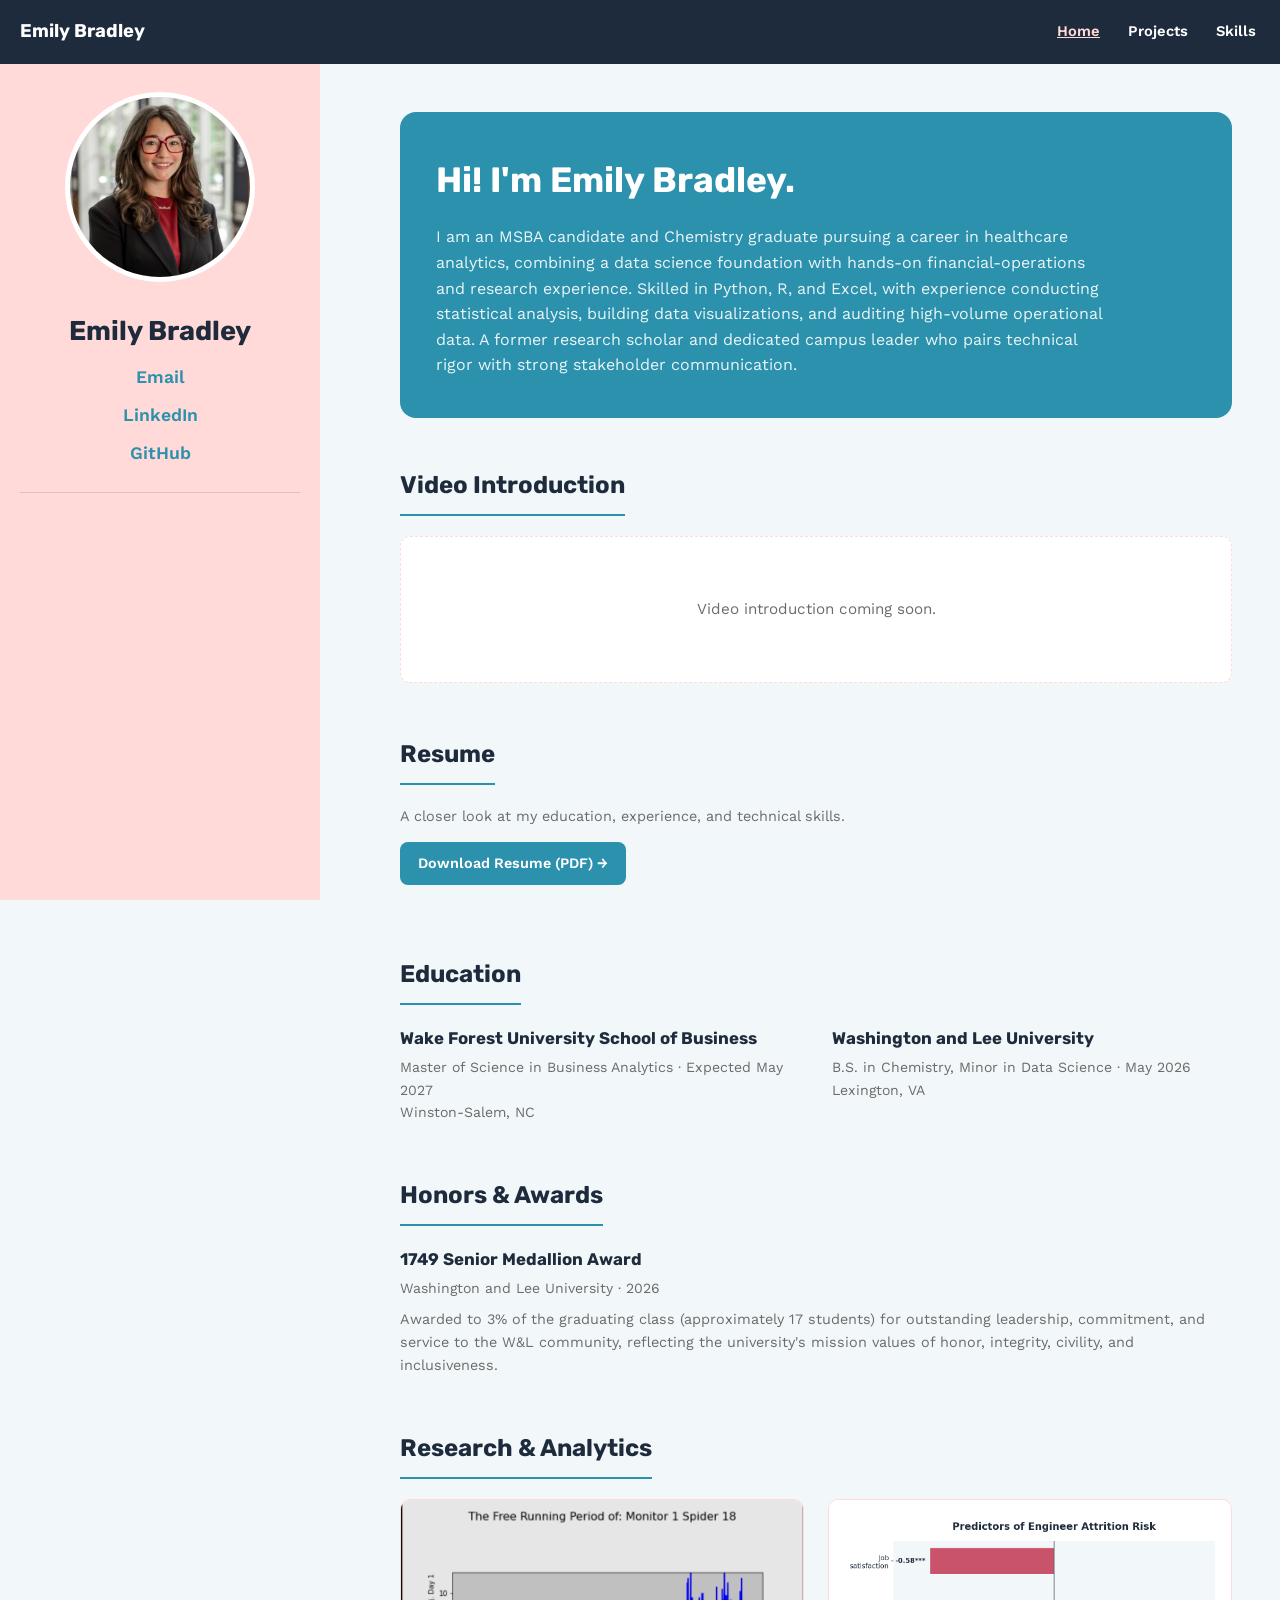
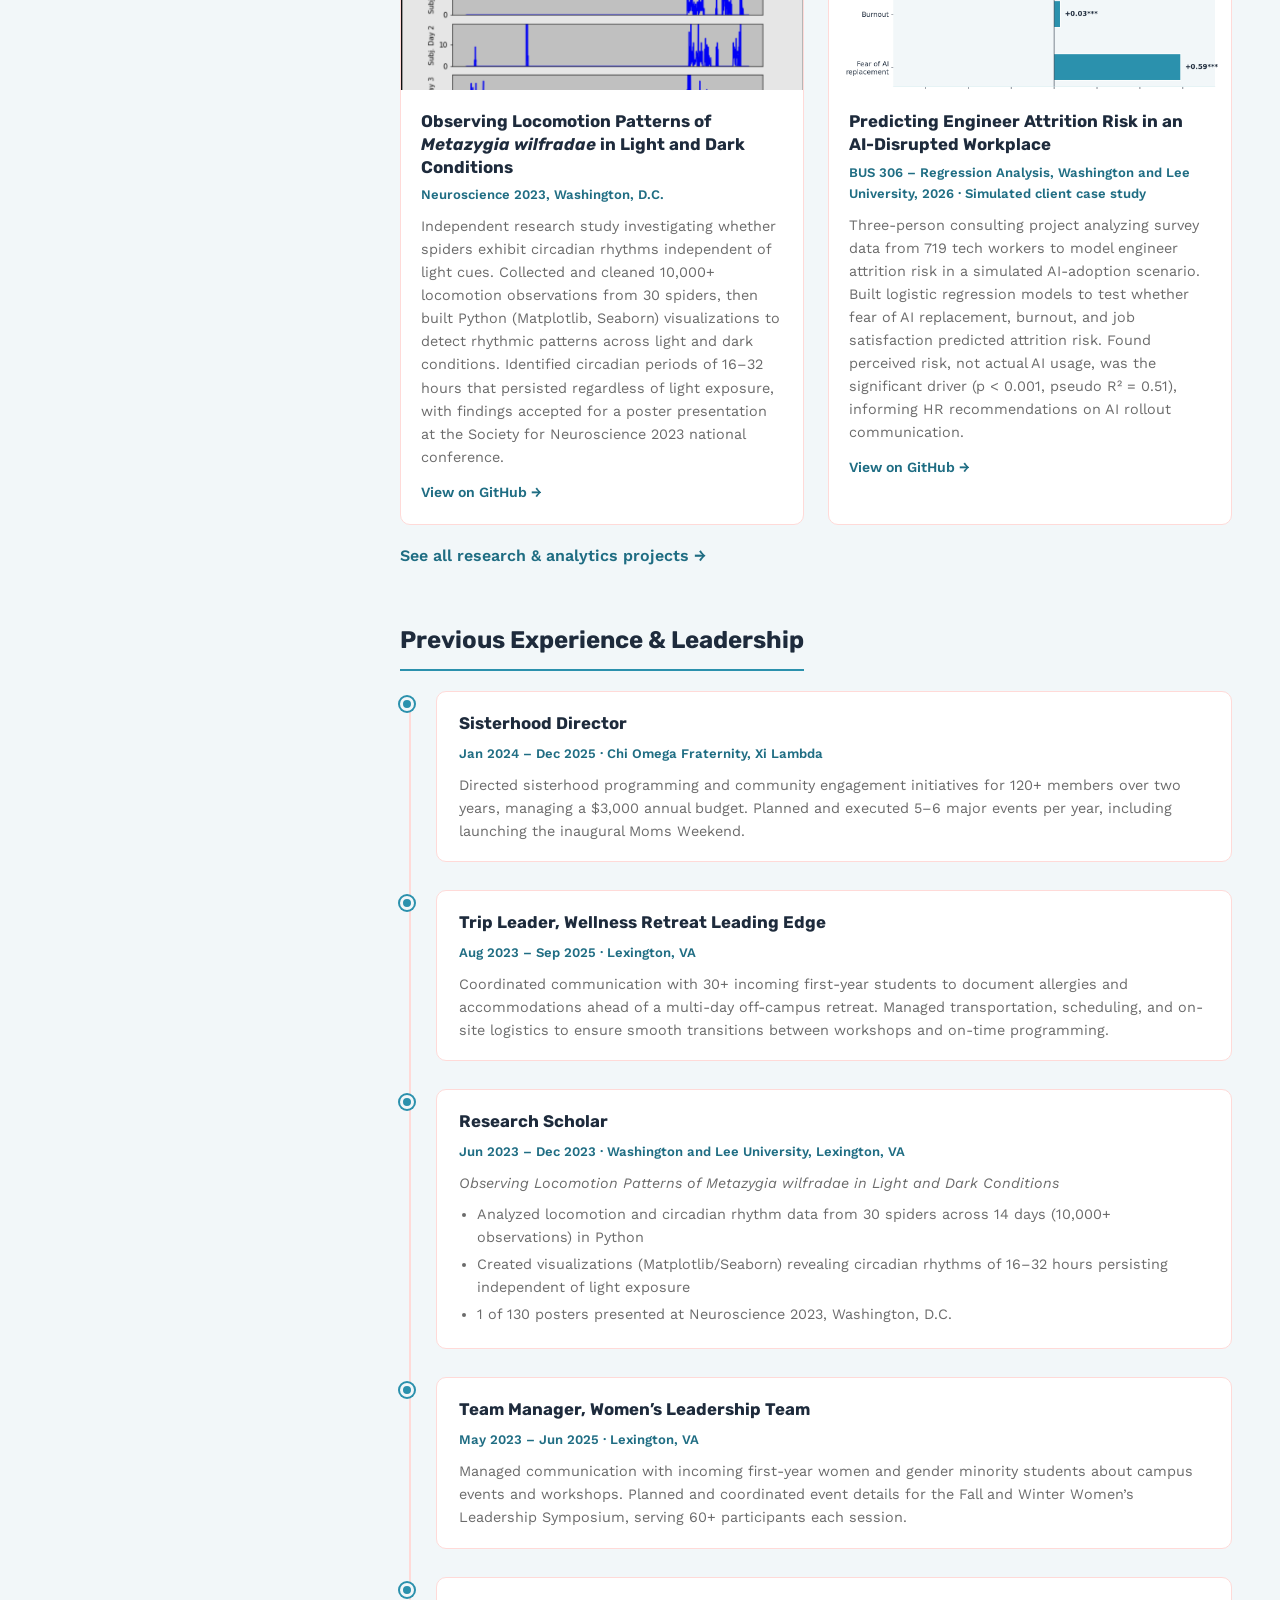
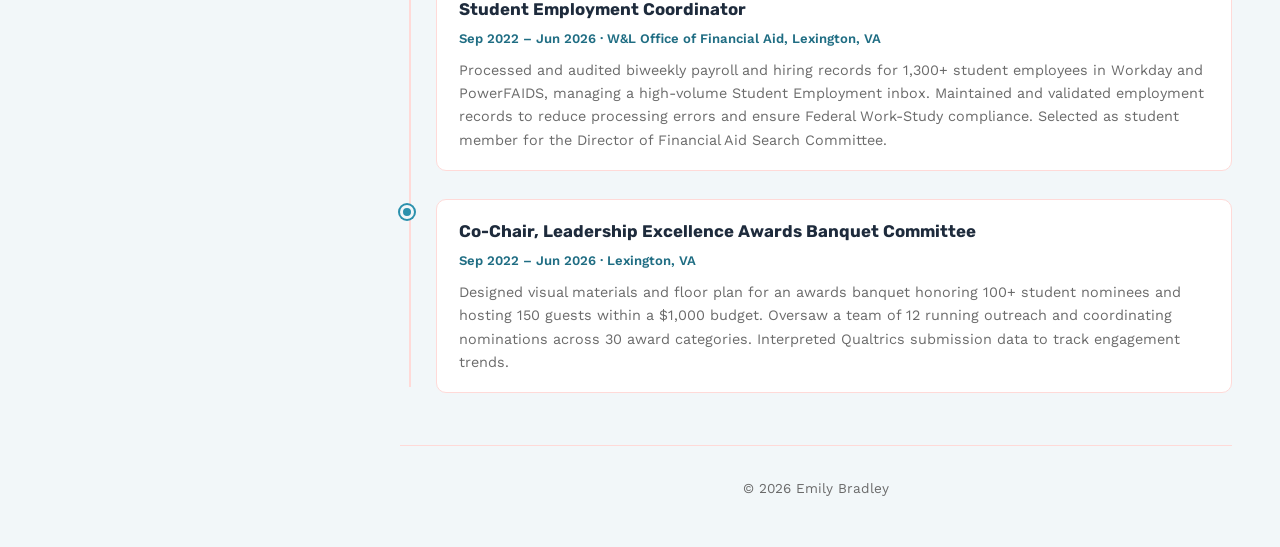
==== index.html @ a3ec5a93 "Add files via upload" ====
<!DOCTYPE html>
<html lang="en">
<head>
<meta charset="UTF-8">
<meta name="viewport" content="width=device-width, initial-scale=1.0">
<title>Emily Bradley | Healthcare Analyst</title>
<meta name="description" content="I am an MSBA candidate pursuing a career in healthcare analytics, with experience in statistical analysis, data visualization, and financial operations.">
<link rel="preconnect" href="https://fonts.googleapis.com">
<link rel="preconnect" href="https://fonts.gstatic.com" crossorigin>
<link href="https://fonts.googleapis.com/css2?family=Work+Sans:wght@300;400;600;700&family=Rubik:wght@600;700&display=swap" rel="stylesheet">
<link rel="stylesheet" href="style.css?v=2">
</head>
<body>

<header class="topnav">
  <div class="topnav-inner">
    <a href="index.html" class="topnav-brand">Emily Bradley</a>
    <nav class="topnav-links">
      <a href="index.html" class="active">Home</a>
      <a href="projects.html">Projects</a>
      <a href="skills.html">Skills</a>
    </nav>
  </div>
</header>

<div class="page">

  <aside class="sidebar">
    <div class="author-box">
      <img src="headshot.jpg" alt="Emily Bradley" class="author-photo" id="headshot">
      <h2 class="author-name">Emily Bradley</h2>
      <ul class="author-social">
        <li><a href="mailto:brade26@wfu.edu">Email</a></li>
        <li><a href="https://linkedin.com/in/emilybradley03" target="_blank" rel="noopener">LinkedIn</a></li>
        <li><a href="https://github.com/embrad03" target="_blank" rel="noopener">GitHub</a></li>
      </ul>
    </div>
  </aside>

  <main class="main">

    <section class="intro">
      <h1>Hi! I'm Emily Bradley.</h1>
      <p>I am an MSBA candidate and Chemistry graduate pursuing a career in healthcare analytics, combining a data science foundation with hands-on financial-operations and research experience. Skilled in Python, R, and Excel, with experience conducting statistical analysis, building data visualizations, and auditing high-volume operational data. A former research scholar and dedicated campus leader who pairs technical rigor with strong stakeholder communication.</p>
    </section>

    <section id="video" class="archive-section">
      <h2 class="archive-heading">Video Introduction</h2>
      <div class="video-placeholder">
        <p>Video introduction coming soon.</p>
      </div>
    </section>

    <section id="resume" class="archive-section">
      <h2 class="archive-heading">Resume</h2>
      <p class="resume-intro">A closer look at my education, experience, and technical skills.</p>
      <a class="resume-download" href="resume.pdf" target="_blank" rel="noopener">Download Resume (PDF) &rarr;</a>
    </section>

    <section id="education" class="archive-section">
      <h2 class="archive-heading">Education</h2>
      <div class="education">
        <div class="edu-item">
          <h3>Wake Forest University School of Business</h3>
          <p class="edu-meta">Master of Science in Business Analytics &middot; Expected May 2027</p>
          <p class="edu-meta">Winston-Salem, NC</p>
        </div>
        <div class="edu-item">
          <h3>Washington and Lee University</h3>
          <p class="edu-meta">B.S. in Chemistry, Minor in Data Science &middot; May 2026</p>
          <p class="edu-meta">Lexington, VA</p>
        </div>
      </div>
    </section>

    <section id="honors" class="archive-section">
      <h2 class="archive-heading">Honors &amp; Awards</h2>
      <div class="edu-item">
        <h3>1749 Senior Medallion Award</h3>
        <p class="edu-meta">Washington and Lee University &middot; 2026</p>
        <p class="card-excerpt" style="margin-top: 8px;">Awarded to 3% of the graduating class (approximately 17 students) for outstanding leadership, commitment, and service to the W&amp;L community, reflecting the university's mission values of honor, integrity, civility, and inclusiveness.</p>
      </div>
    </section>

    <section id="projects" class="archive-section">
      <h2 class="archive-heading">Research &amp; Analytics</h2>
      <div class="entries-grid">
        <article class="card">
          <img src="spider_raster.png" alt="Raster plot of spider locomotor activity showing the free-running circadian period" class="card-image">
          <div class="card-body">
            <h3>Observing Locomotion Patterns of <em>Metazygia wilfradae</em> in Light and Dark Conditions</h3>
            <p class="card-date">Neuroscience 2023, Washington, D.C.</p>
            <p class="card-excerpt">Independent research study investigating whether spiders exhibit circadian rhythms independent of light cues. Collected and cleaned 10,000+ locomotion observations from 30 spiders, then built Python (Matplotlib, Seaborn) visualizations to detect rhythmic patterns across light and dark conditions. Identified circadian periods of 16&ndash;32 hours that persisted regardless of light exposure, with findings accepted for a poster presentation at the Society for Neuroscience 2023 national conference.</p>
            <p class="card-link"><a href="https://github.com/embrad03/spider-circadian-rhythm-project/tree/main" target="_blank" rel="noopener">View on GitHub &rarr;</a></p>
          </div>
        </article>
        <article class="card">
          <img src="ai_attrition_coefficients.png" alt="Bar chart of logistic regression marginal effects showing fear of AI replacement, burnout, and job satisfaction as significant predictors of attrition risk" class="card-image">
          <div class="card-body">
            <h3>Predicting Engineer Attrition Risk in an AI-Disrupted Workplace</h3>
            <p class="card-date">BUS 306 &ndash; Regression Analysis, Washington and Lee University, 2026 &middot; Simulated client case study</p>
            <p class="card-excerpt">Three-person consulting project analyzing survey data from 719 tech workers to model engineer attrition risk in a simulated AI-adoption scenario. Built logistic regression models to test whether fear of AI replacement, burnout, and job satisfaction predicted attrition risk. Found perceived risk, not actual AI usage, was the significant driver (p &lt; 0.001, pseudo R&sup2; = 0.51), informing HR recommendations on AI rollout communication.</p>
            <p class="card-link"><a href="https://github.com/embrad03/ai-attrition-risk-analysis" target="_blank" rel="noopener">View on GitHub &rarr;</a></p>
          </div>
        </article>
      </div>
      <p class="see-more"><a href="projects.html">See all research &amp; analytics projects &rarr;</a></p>
    </section>

    <section id="experience" class="archive-section">
      <h2 class="archive-heading">Previous Experience &amp; Leadership</h2>
      <div class="timeline">
        <div class="timeline-item">
          <div class="timeline-marker"></div>
          <div class="timeline-content">
            <h3>Sisterhood Director</h3>
            <p class="timeline-date">Jan 2024 &ndash; Dec 2025 &middot; Chi Omega Fraternity, Xi Lambda</p>
            <p class="timeline-excerpt">Directed sisterhood programming and community engagement initiatives for 120+ members over two years, managing a $3,000 annual budget. Planned and executed 5&ndash;6 major events per year, including launching the inaugural Moms Weekend.</p>
          </div>
        </div>
        <div class="timeline-item">
          <div class="timeline-marker"></div>
          <div class="timeline-content">
            <h3>Trip Leader, Wellness Retreat Leading Edge</h3>
            <p class="timeline-date">Aug 2023 &ndash; Sep 2025 &middot; Lexington, VA</p>
            <p class="timeline-excerpt">Coordinated communication with 30+ incoming first-year students to document allergies and accommodations ahead of a multi-day off-campus retreat. Managed transportation, scheduling, and on-site logistics to ensure smooth transitions between workshops and on-time programming.</p>
          </div>
        </div>
        <div class="timeline-item">
          <div class="timeline-marker"></div>
          <div class="timeline-content">
            <h3>Research Scholar</h3>
            <p class="timeline-date">Jun 2023 &ndash; Dec 2023 &middot; Washington and Lee University, Lexington, VA</p>
            <p class="timeline-excerpt"><em>Observing Locomotion Patterns of Metazygia wilfradae in Light and Dark Conditions</em></p>
            <ul class="timeline-list">
              <li>Analyzed locomotion and circadian rhythm data from 30 spiders across 14 days (10,000+ observations) in Python</li>
              <li>Created visualizations (Matplotlib/Seaborn) revealing circadian rhythms of 16&ndash;32 hours persisting independent of light exposure</li>
              <li>1 of 130 posters presented at Neuroscience 2023, Washington, D.C.</li>
            </ul>
          </div>
        </div>
        <div class="timeline-item">
          <div class="timeline-marker"></div>
          <div class="timeline-content">
            <h3>Team Manager, Women&rsquo;s Leadership Team</h3>
            <p class="timeline-date">May 2023 &ndash; Jun 2025 &middot; Lexington, VA</p>
            <p class="timeline-excerpt">Managed communication with incoming first-year women and gender minority students about campus events and workshops. Planned and coordinated event details for the Fall and Winter Women&rsquo;s Leadership Symposium, serving 60+ participants each session.</p>
          </div>
        </div>
        <div class="timeline-item">
          <div class="timeline-marker"></div>
          <div class="timeline-content">
            <h3>Student Employment Coordinator</h3>
            <p class="timeline-date">Sep 2022 &ndash; Jun 2026 &middot; W&amp;L Office of Financial Aid, Lexington, VA</p>
            <p class="timeline-excerpt">Processed and audited biweekly payroll and hiring records for 1,300+ student employees in Workday and PowerFAIDS, managing a high-volume Student Employment inbox. Maintained and validated employment records to reduce processing errors and ensure Federal Work-Study compliance. Selected as student member for the Director of Financial Aid Search Committee.</p>
          </div>
        </div>
        <div class="timeline-item">
          <div class="timeline-marker"></div>
          <div class="timeline-content">
            <h3>Co-Chair, Leadership Excellence Awards Banquet Committee</h3>
            <p class="timeline-date">Sep 2022 &ndash; Jun 2026 &middot; Lexington, VA</p>
            <p class="timeline-excerpt">Designed visual materials and floor plan for an awards banquet honoring 100+ student nominees and hosting 150 guests within a $1,000 budget. Oversaw a team of 12 running outreach and coordinating nominations across 30 award categories. Interpreted Qualtrics submission data to track engagement trends.</p>
          </div>
        </div>
      </div>
    </section>

    <footer class="footer">
      <p>&copy; 2026 Emily Bradley</p>
    </footer>

  </main>

</div>

</body>
</html>
---- style.css ----
:root {
  --navy: #1e2b3c;
  --teal: #2b91ad;
  --teal-dark: #1f6d83;
  --pink: #ffdad8;
  --periwinkle: #d3ddea;
  --cream: #f2f7f9;
  --gray: #cdecef;
  --text: #2b2b2b;
  --muted: #6b6b6b;
  --border: #ffdad8;
  --topnav-h: 64px;
  --sidebar-w: 320px;
}

* { box-sizing: border-box; margin: 0; padding: 0; }

body {
  font-family: 'Work Sans', sans-serif;
  color: var(--text);
  background: var(--cream);
  line-height: 1.6;
}

h1, h2, h3, h4 { font-family: 'Rubik', sans-serif; color: var(--navy); }
a { color: var(--teal); text-decoration: none; }
a:hover { color: var(--teal-dark); }

/* Top banner nav */
.topnav {
  background: var(--navy);
  position: sticky;
  top: 0;
  z-index: 50;
}
.topnav-inner {
  width: 100%;
  height: var(--topnav-h);
  padding: 0 24px 0 20px;
  display: flex;
  align-items: center;
  justify-content: space-between;
  flex-wrap: wrap;
  gap: 12px;
}
.topnav-brand { color: #fff; font-family: 'Rubik', sans-serif; font-weight: 700; font-size: 1.15rem; }
.topnav-brand:hover { color: var(--pink); }
.topnav-links { display: flex; gap: 28px; }
.topnav-links a { color: #fff; font-weight: 600; font-size: 0.92rem; }
.topnav-links a:hover { color: var(--pink); }
.topnav-links a.active { color: var(--pink); text-decoration: underline; }

.page {
  max-width: 1600px;
  margin: 0 auto;
  padding: 48px 48px;
  padding-left: calc(var(--sidebar-w) + 56px + 24px);
}

/* Sidebar */
.sidebar {
  position: fixed;
  top: var(--topnav-h);
  left: 0;
  bottom: 0;
  width: var(--sidebar-w);
  overflow-y: auto;
  background: var(--pink);
  border-radius: 0;
  padding: 28px 20px;
  z-index: 40;
}
.author-box {
  text-align: center;
  padding-bottom: 24px;
  border-bottom: 1px solid rgba(30, 43, 60, 0.15);
  margin-bottom: 20px;
}
.author-photo {
  width: 190px;
  height: 190px;
  border-radius: 50%;
  object-fit: cover;
  object-position: 40% center;
  border: 5px solid #fff;
  margin-bottom: 20px;
}
.author-name { font-size: 1.7rem; margin-bottom: 10px; }
.author-bio { color: var(--muted); font-size: 1rem; margin-bottom: 16px; }
.author-social { list-style: none; display: flex; flex-direction: column; gap: 10px; }
.author-social a { font-weight: 600; font-size: 1.1rem; }

.see-more { margin-top: 18px; }
.see-more a { font-weight: 600; color: var(--teal-dark); }

/* Video */
.video-placeholder {
  background: #fff;
  border: 1px dashed var(--border);
  border-radius: 10px;
  padding: 60px 20px;
  text-align: center;
  color: var(--muted);
  font-size: 0.95rem;
}

/* Resume */
.resume-intro { color: var(--muted); font-size: 0.9rem; margin-bottom: 14px; }
.resume-download {
  display: inline-block;
  background: var(--teal);
  color: #fff;
  font-weight: 600;
  font-size: 0.9rem;
  padding: 10px 18px;
  border-radius: 8px;
  margin-bottom: 18px;
}
.resume-download:hover { background: var(--teal-dark); color: #fff; }
.resume-embed {
  border: 1px solid var(--border);
  border-radius: 10px;
  overflow: hidden;
}
.resume-embed embed { display: block; border: none; }

/* Main */
.main { min-width: 0; }

.intro {
  margin-bottom: 48px;
  background: var(--teal);
  border-radius: 16px;
  padding: 40px 36px;
}
.intro h1 { font-size: 2.2rem; margin-bottom: 16px; color: #fff; }
.intro p { color: #eaf6f8; max-width: 680px; }

.archive-section { margin-bottom: 52px; }
.archive-heading {
  font-size: 1.5rem;
  margin-bottom: 20px;
  padding-bottom: 10px;
  border-bottom: 2px solid var(--teal);
  display: inline-block;
}

.entries-grid {
  display: grid;
  grid-template-columns: repeat(auto-fill, minmax(320px, 1fr));
  gap: 24px;
}

.card {
  background: #fff;
  border: 1px solid var(--border);
  border-radius: 10px;
  overflow: hidden;
  transition: box-shadow 0.2s ease, transform 0.2s ease;
}
.card:hover { box-shadow: 0 6px 18px rgba(0,0,0,0.08); transform: translateY(-2px); }
.card-image { width: 100%; height: 190px; object-fit: cover; object-position: top; background: var(--cream); display: block; }
.card-body { padding: 20px; }
.card-body h3 { font-size: 1.05rem; margin-bottom: 6px; line-height: 1.35; }
.card-date { color: var(--teal-dark); font-size: 0.82rem; font-weight: 600; margin-bottom: 10px; }
.card-excerpt { color: var(--muted); font-size: 0.9rem; }
.card-link { margin-top: 10px; }
.card-link a { font-weight: 600; font-size: 0.88rem; color: var(--teal-dark); }

/* Timeline */
.timeline { position: relative; padding-left: 36px; }
.timeline::before {
  content: '';
  position: absolute;
  left: 9px;
  top: 6px;
  bottom: 6px;
  width: 2px;
  background: var(--border);
}
.timeline-item { position: relative; padding-bottom: 28px; }
.timeline-item:last-child { padding-bottom: 0; }
.timeline-marker {
  position: absolute;
  left: -36px;
  top: 6px;
  width: 14px;
  height: 14px;
  border-radius: 50%;
  background: var(--teal);
  border: 3px solid var(--cream);
  box-shadow: 0 0 0 2px var(--teal);
}
.timeline-content {
  background: #fff;
  border: 1px solid var(--border);
  border-radius: 10px;
  padding: 18px 22px;
}
.timeline-content h3 { font-size: 1.05rem; margin-bottom: 6px; }
.timeline-date { color: var(--teal-dark); font-size: 0.82rem; font-weight: 600; margin-bottom: 10px; }
.timeline-excerpt { color: var(--muted); font-size: 0.9rem; }
.timeline-list { margin: 8px 0 0; padding-left: 18px; color: var(--muted); font-size: 0.9rem; }
.timeline-list li { margin-bottom: 4px; }

/* Skills */
.skills-subhead { margin: 24px 0 12px; font-size: 1.05rem; }
.tag-list { display: flex; flex-wrap: wrap; gap: 10px; margin-bottom: 8px; }
.tag-list span {
  background: var(--gray);
  border: 1px solid var(--border);
  padding: 6px 14px;
  border-radius: 20px;
  font-size: 0.85rem;
  color: var(--navy);
}
.tech-grid { display: grid; grid-template-columns: repeat(auto-fit, minmax(260px, 1fr)); gap: 20px; }
.tech-item { background: #fff; border: 1px solid var(--border); border-radius: 10px; padding: 16px; }
.tech-item h4 { font-size: 0.95rem; margin-bottom: 6px; color: var(--teal-dark); }
.tech-item p { color: var(--muted); font-size: 0.88rem; }

/* Education */
.education { display: flex; gap: 32px; flex-wrap: wrap; }
.edu-item { flex: 1; min-width: 240px; }
.edu-item h3 { font-size: 1.05rem; margin-bottom: 4px; }
.edu-meta { color: var(--muted); font-size: 0.88rem; }

.footer { text-align: center; padding: 32px 0 0; color: var(--muted); font-size: 0.85rem; border-top: 1px solid var(--border); }

@media (max-width: 800px) {
  .page { padding-left: 24px; }
  .sidebar {
    position: static;
    width: auto;
    height: auto;
    margin-bottom: 32px;
  }
  .author-social { flex-direction: row; justify-content: center; flex-wrap: wrap; }
  .topnav-inner { justify-content: center; text-align: center; }
  .resume-embed embed { height: 500px; }
}
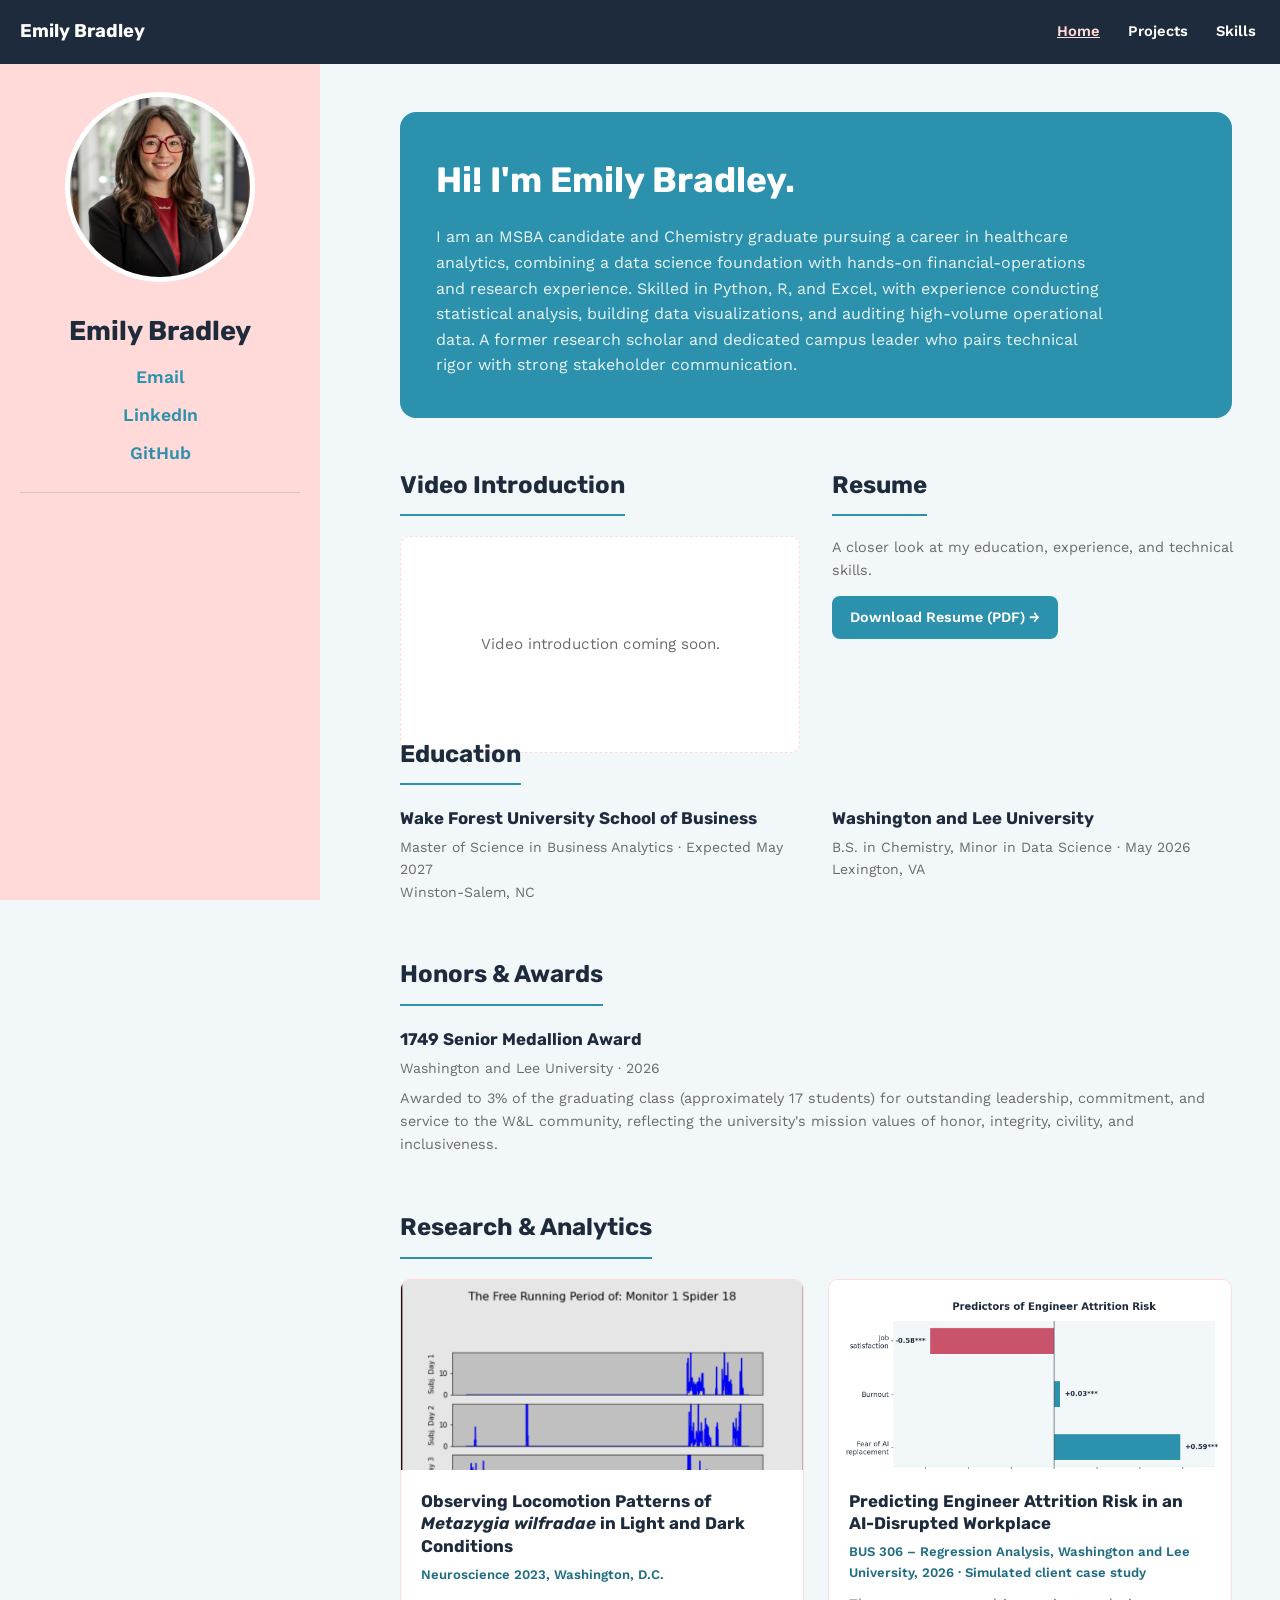
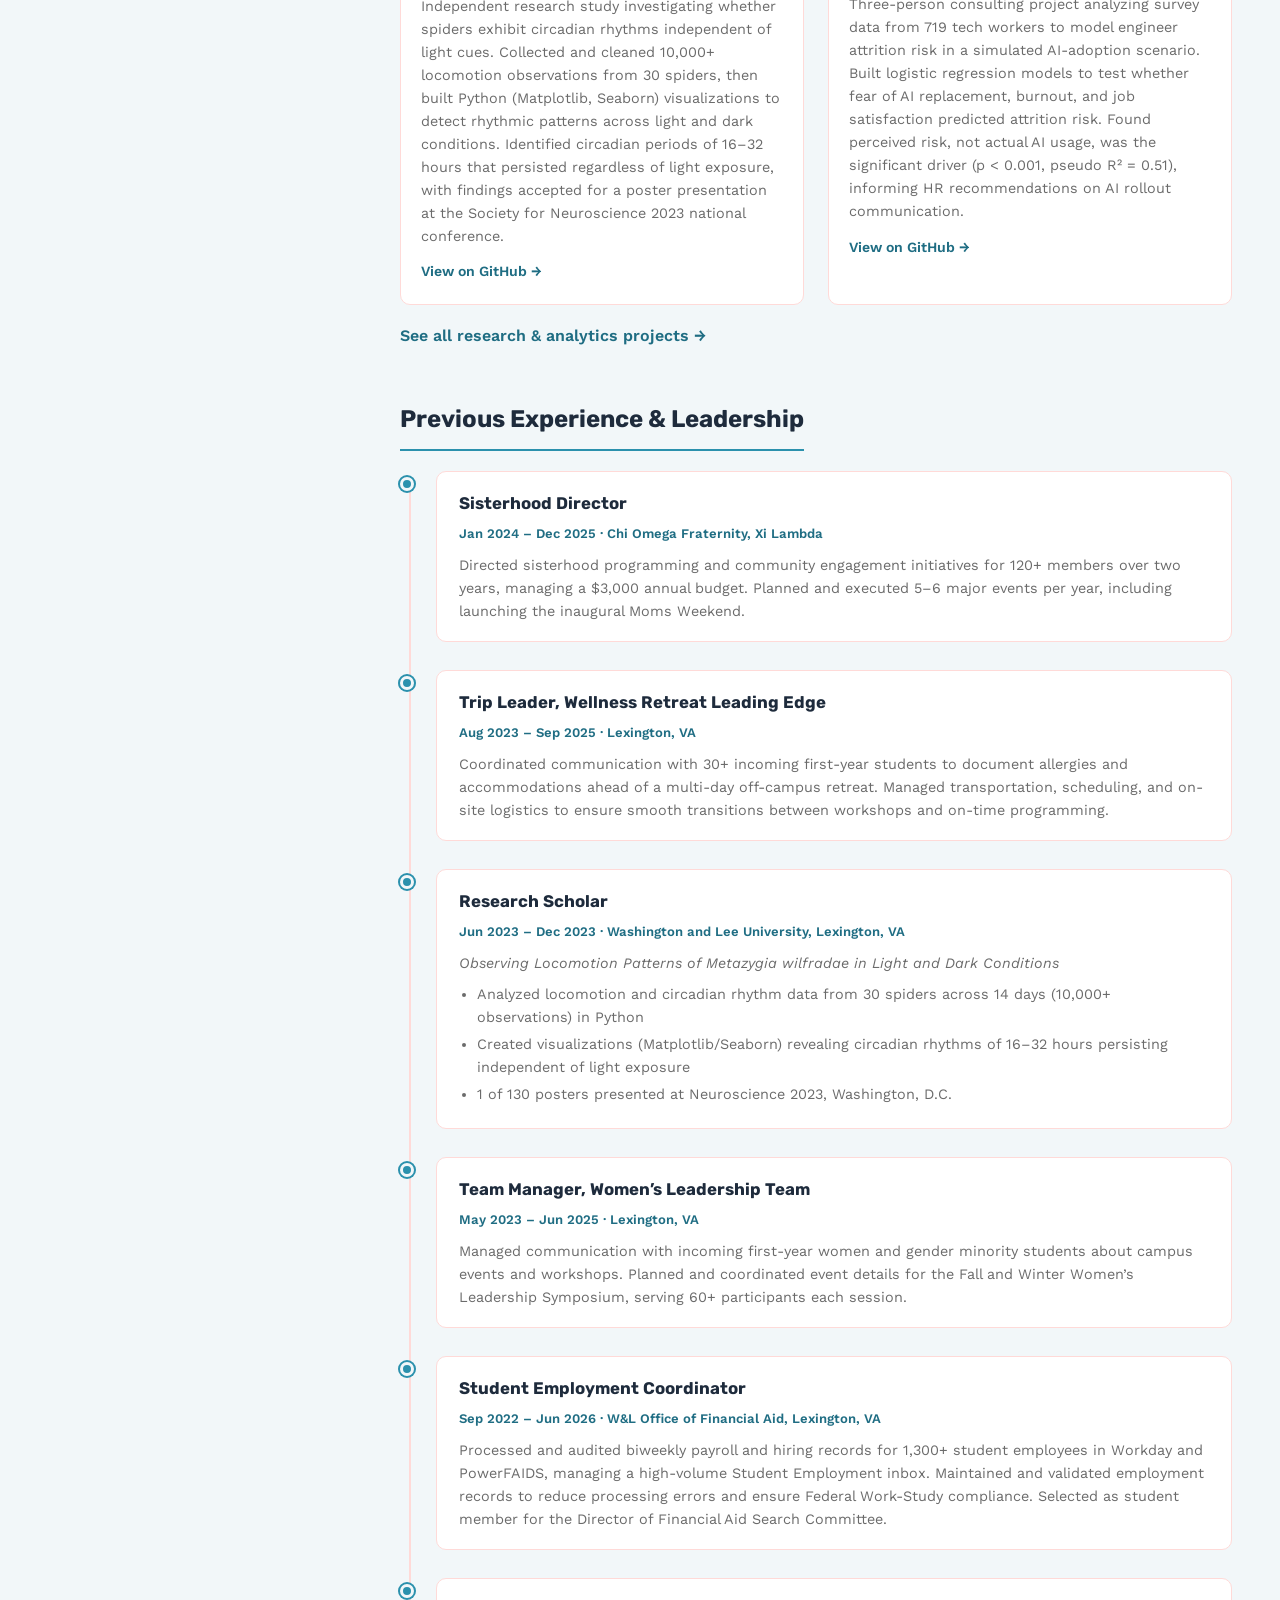
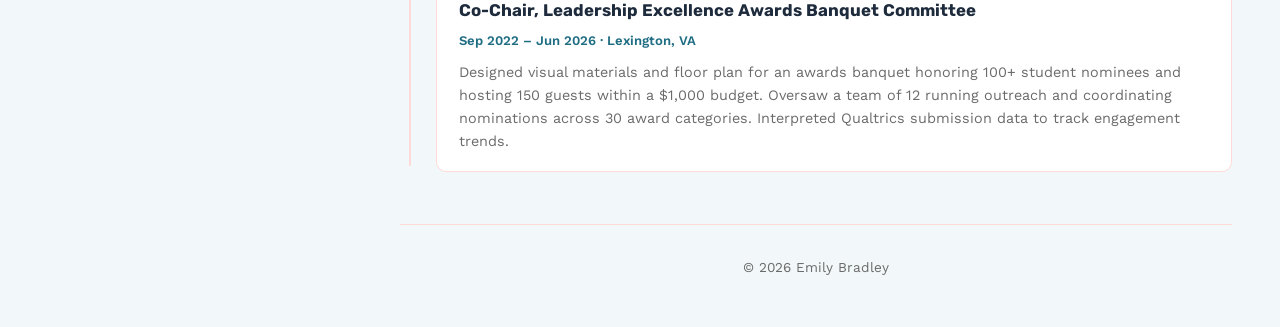
==== commit df28b547: "Add files via upload" ====
--- a/index.html
+++ b/index.html
@@ -8,7 +8,7 @@
 <link rel="preconnect" href="https://fonts.googleapis.com">
 <link rel="preconnect" href="https://fonts.gstatic.com" crossorigin>
 <link href="https://fonts.googleapis.com/css2?family=Work+Sans:wght@300;400;600;700&family=Rubik:wght@600;700&display=swap" rel="stylesheet">
-<link rel="stylesheet" href="style.css?v=2">
+<link rel="stylesheet" href="style.css?v=3">
 </head>
 <body>
 
@@ -44,18 +44,20 @@
       <p>I am an MSBA candidate and Chemistry graduate pursuing a career in healthcare analytics, combining a data science foundation with hands-on financial-operations and research experience. Skilled in Python, R, and Excel, with experience conducting statistical analysis, building data visualizations, and auditing high-volume operational data. A former research scholar and dedicated campus leader who pairs technical rigor with strong stakeholder communication.</p>
     </section>
 
-    <section id="video" class="archive-section">
-      <h2 class="archive-heading">Video Introduction</h2>
-      <div class="video-placeholder">
-        <p>Video introduction coming soon.</p>
-      </div>
-    </section>
+    <div class="split-row">
+      <section id="video" class="archive-section">
+        <h2 class="archive-heading">Video Introduction</h2>
+        <div class="video-placeholder">
+          <p>Video introduction coming soon.</p>
+        </div>
+      </section>
 
-    <section id="resume" class="archive-section">
-      <h2 class="archive-heading">Resume</h2>
-      <p class="resume-intro">A closer look at my education, experience, and technical skills.</p>
-      <a class="resume-download" href="resume.pdf" target="_blank" rel="noopener">Download Resume (PDF) &rarr;</a>
-    </section>
+      <section id="resume" class="archive-section">
+        <h2 class="archive-heading">Resume</h2>
+        <p class="resume-intro">A closer look at my education, experience, and technical skills.</p>
+        <a class="resume-download" href="resume.pdf" target="_blank" rel="noopener">Download Resume (PDF) &rarr;</a>
+      </section>
+    </div>
 
     <section id="education" class="archive-section">
       <h2 class="archive-heading">Education</h2>
--- a/style.css
+++ b/style.css
@@ -137,6 +137,10 @@
 .intro p { color: #eaf6f8; max-width: 680px; }
 
 .archive-section { margin-bottom: 52px; }
+
+.split-row { display: flex; gap: 32px; margin-bottom: 52px; flex-wrap: wrap; }
+.split-row .archive-section { flex: 1; min-width: 280px; margin-bottom: 0; }
+.split-row .video-placeholder { height: 100%; display: flex; align-items: center; justify-content: center; }
 .archive-heading {
   font-size: 1.5rem;
   margin-bottom: 20px;
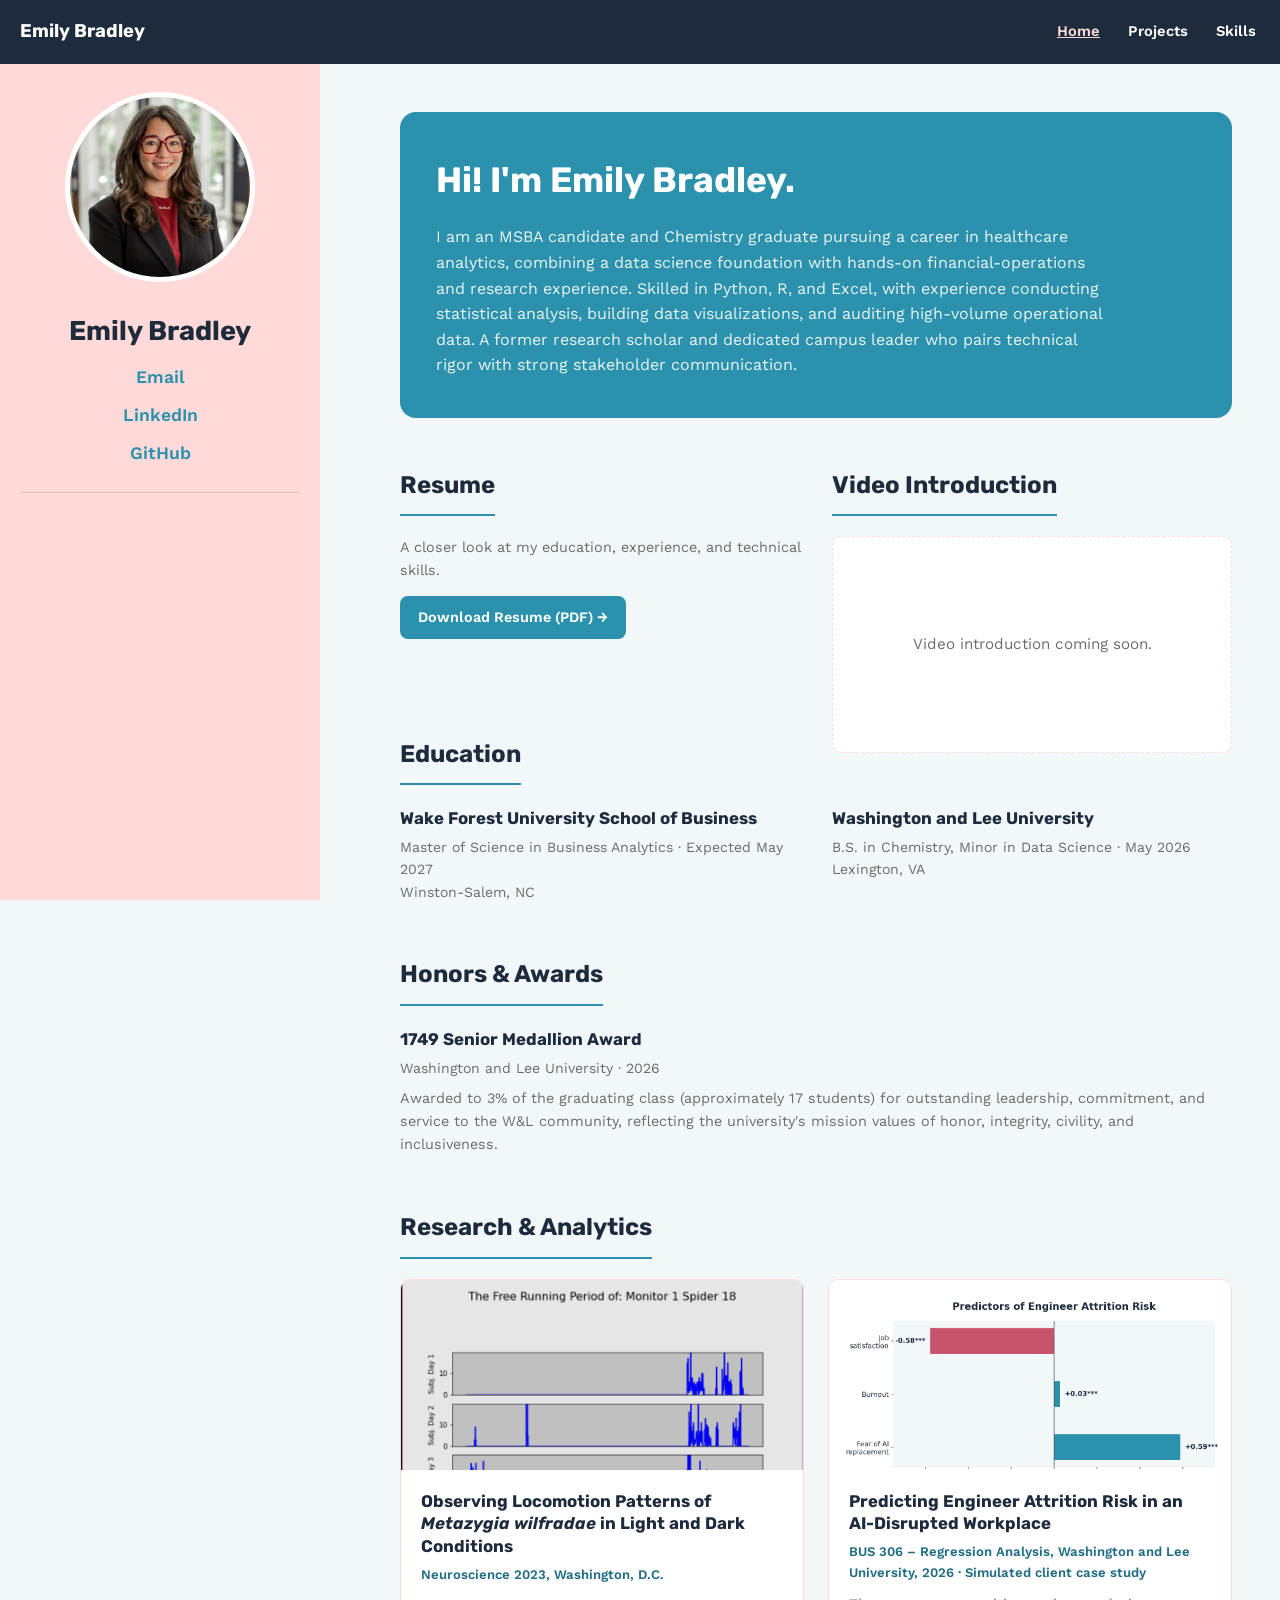
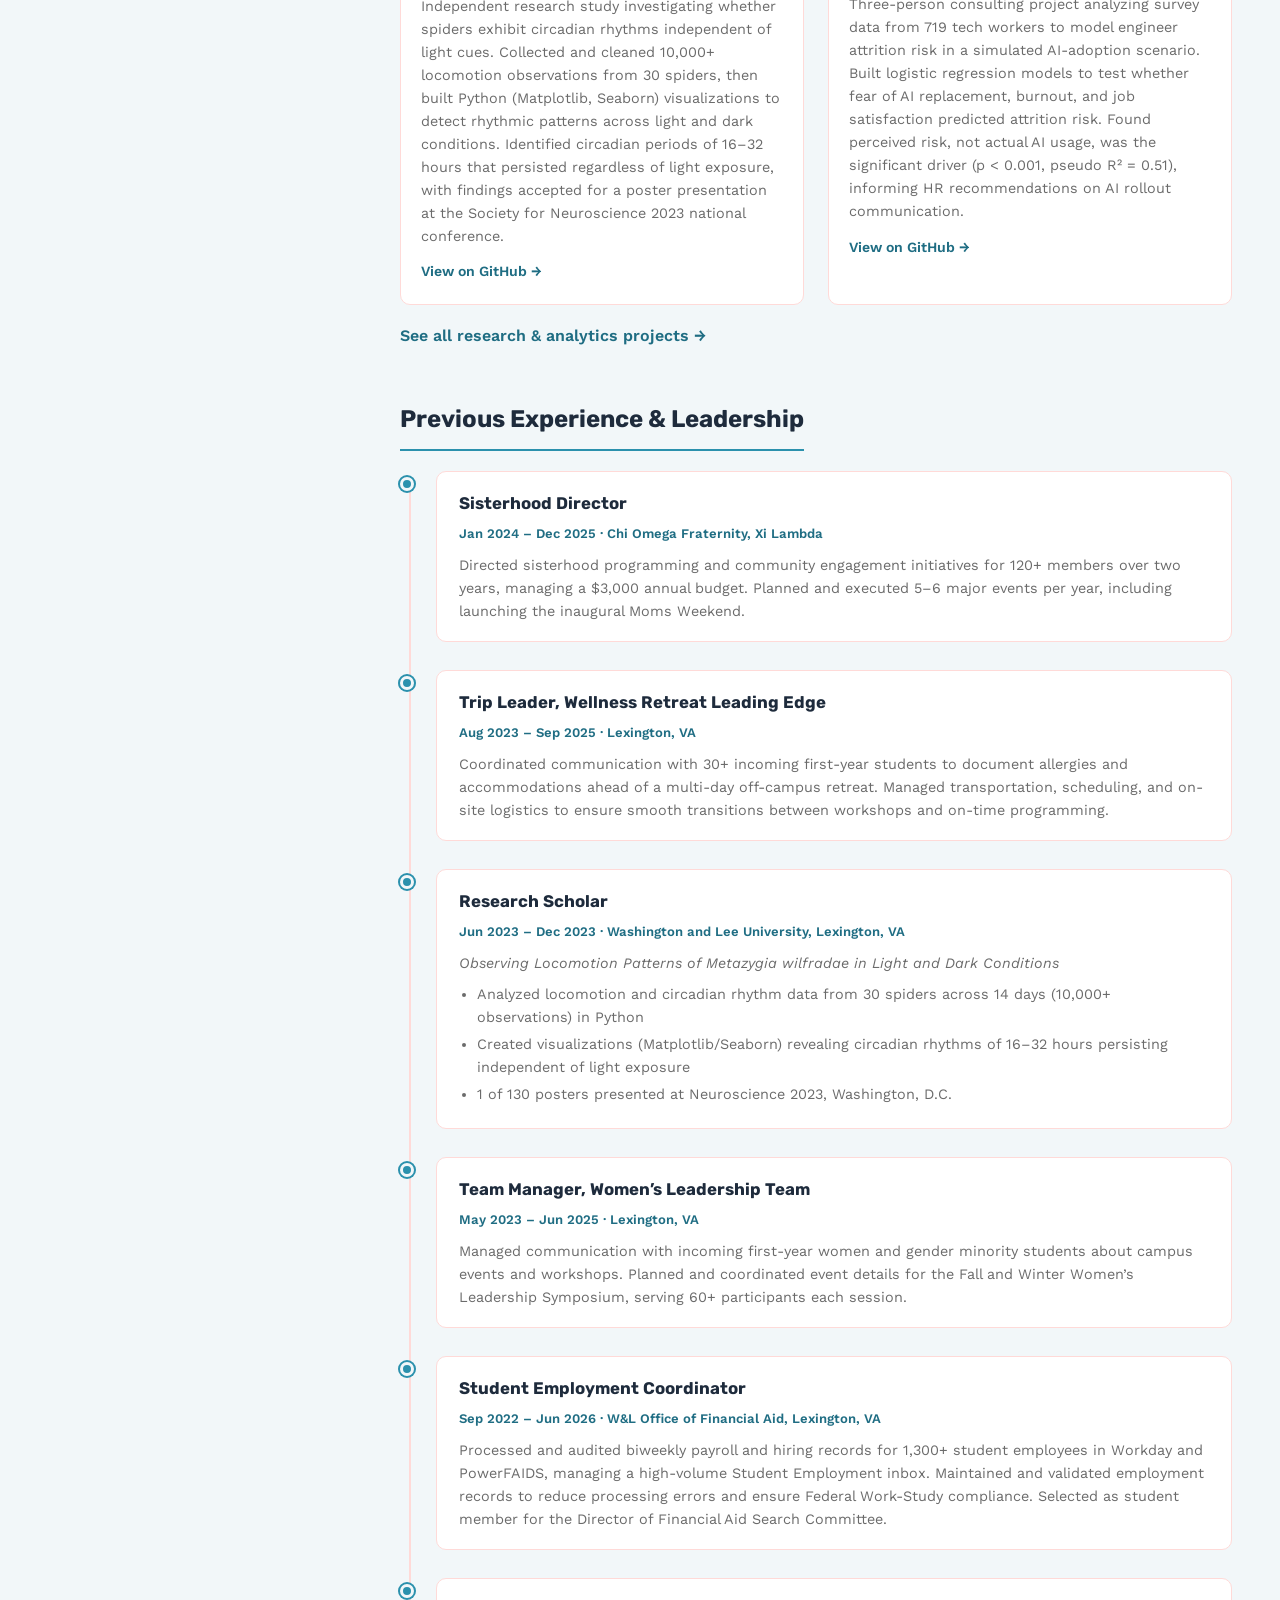
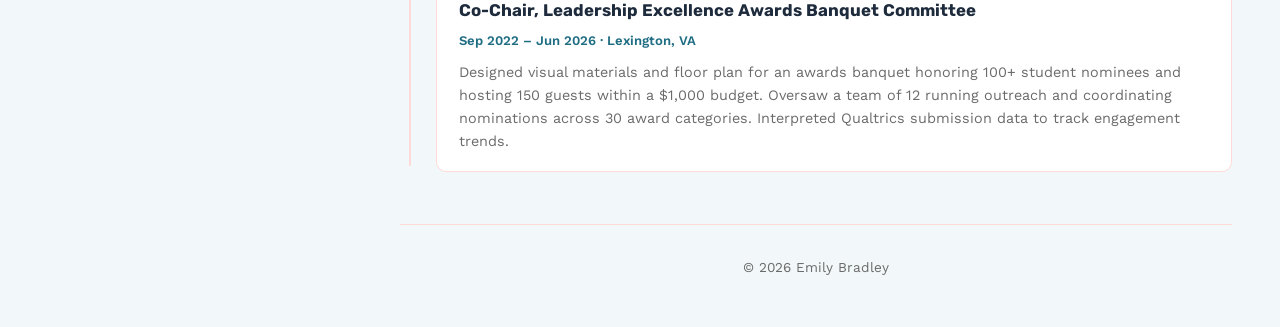
==== commit f9252287: "Add files via upload" ====
--- a/index.html
+++ b/index.html
@@ -45,17 +45,17 @@
     </section>
 
     <div class="split-row">
+      <section id="resume" class="archive-section">
+        <h2 class="archive-heading">Resume</h2>
+        <p class="resume-intro">A closer look at my education, experience, and technical skills.</p>
+        <a class="resume-download" href="resume.pdf" target="_blank" rel="noopener">Download Resume (PDF) &rarr;</a>
+      </section>
+
       <section id="video" class="archive-section">
         <h2 class="archive-heading">Video Introduction</h2>
         <div class="video-placeholder">
           <p>Video introduction coming soon.</p>
         </div>
-      </section>
-
-      <section id="resume" class="archive-section">
-        <h2 class="archive-heading">Resume</h2>
-        <p class="resume-intro">A closer look at my education, experience, and technical skills.</p>
-        <a class="resume-download" href="resume.pdf" target="_blank" rel="noopener">Download Resume (PDF) &rarr;</a>
       </section>
     </div>
 
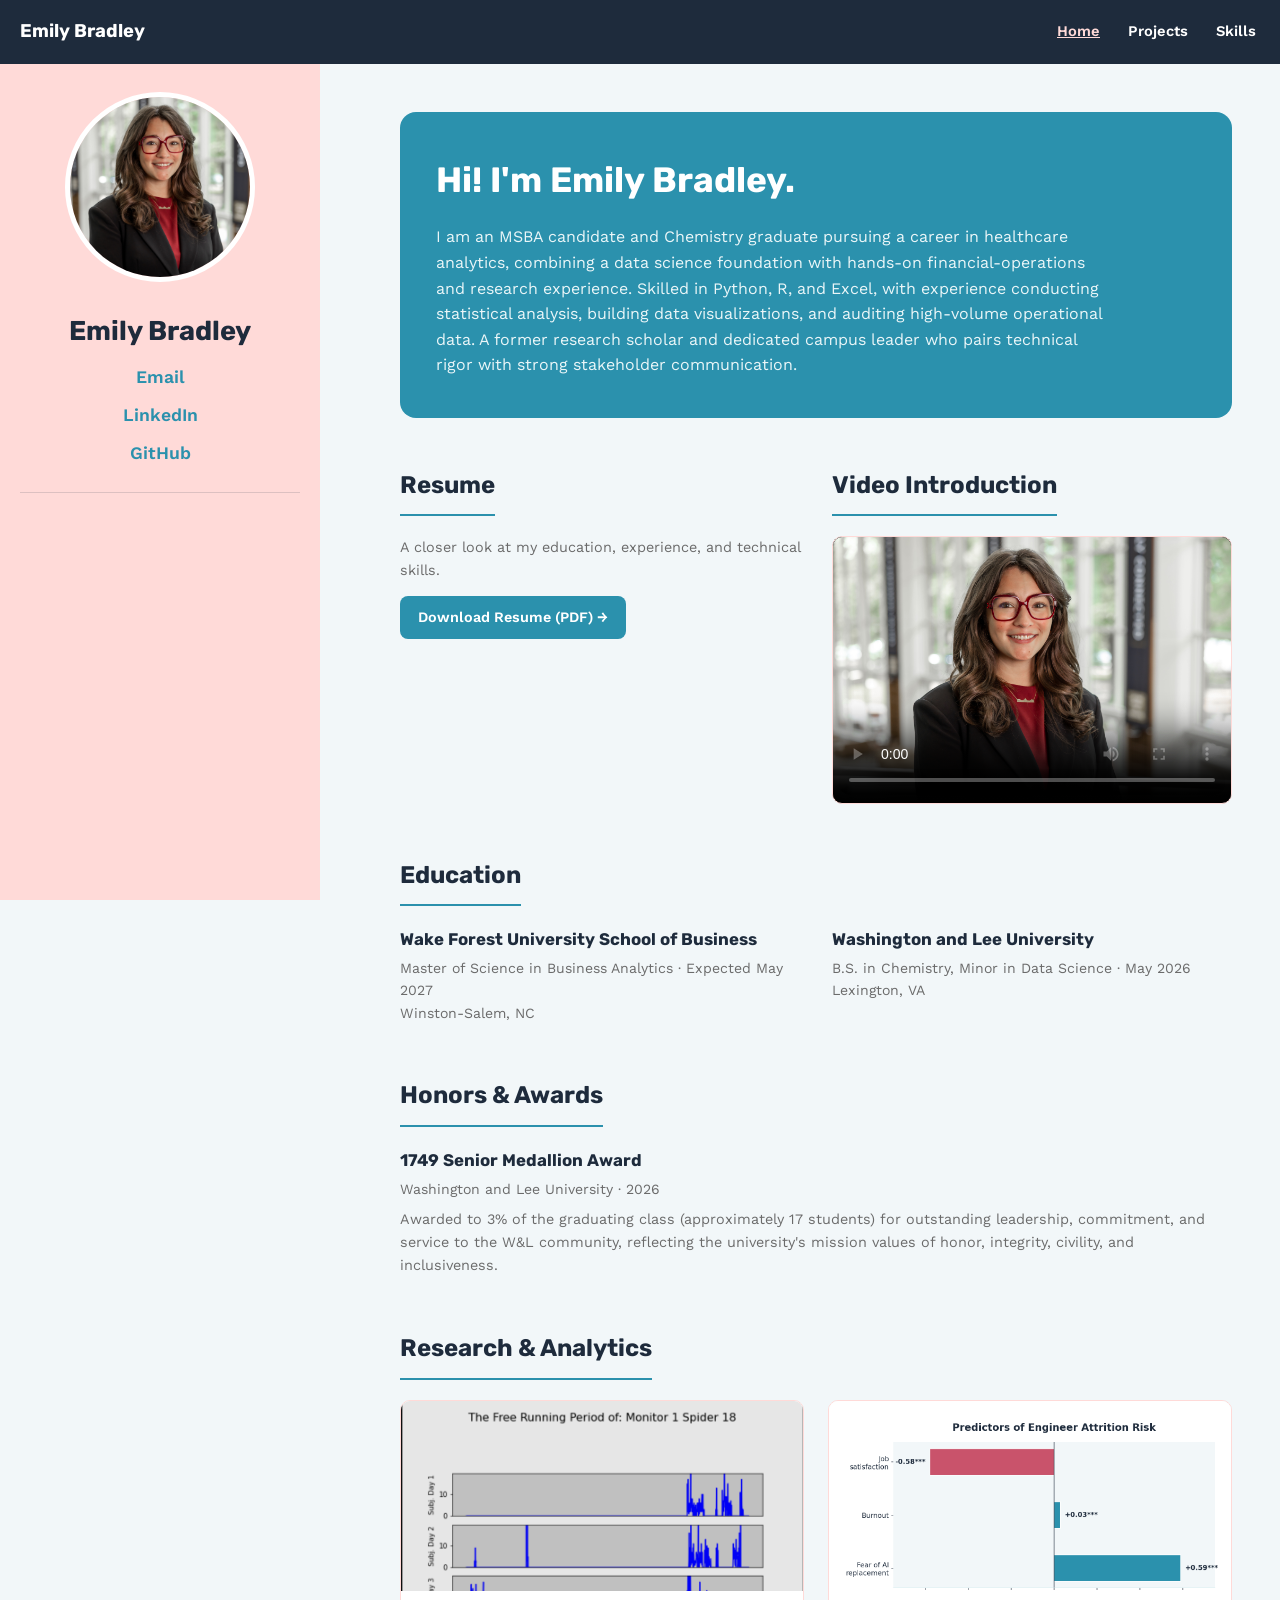
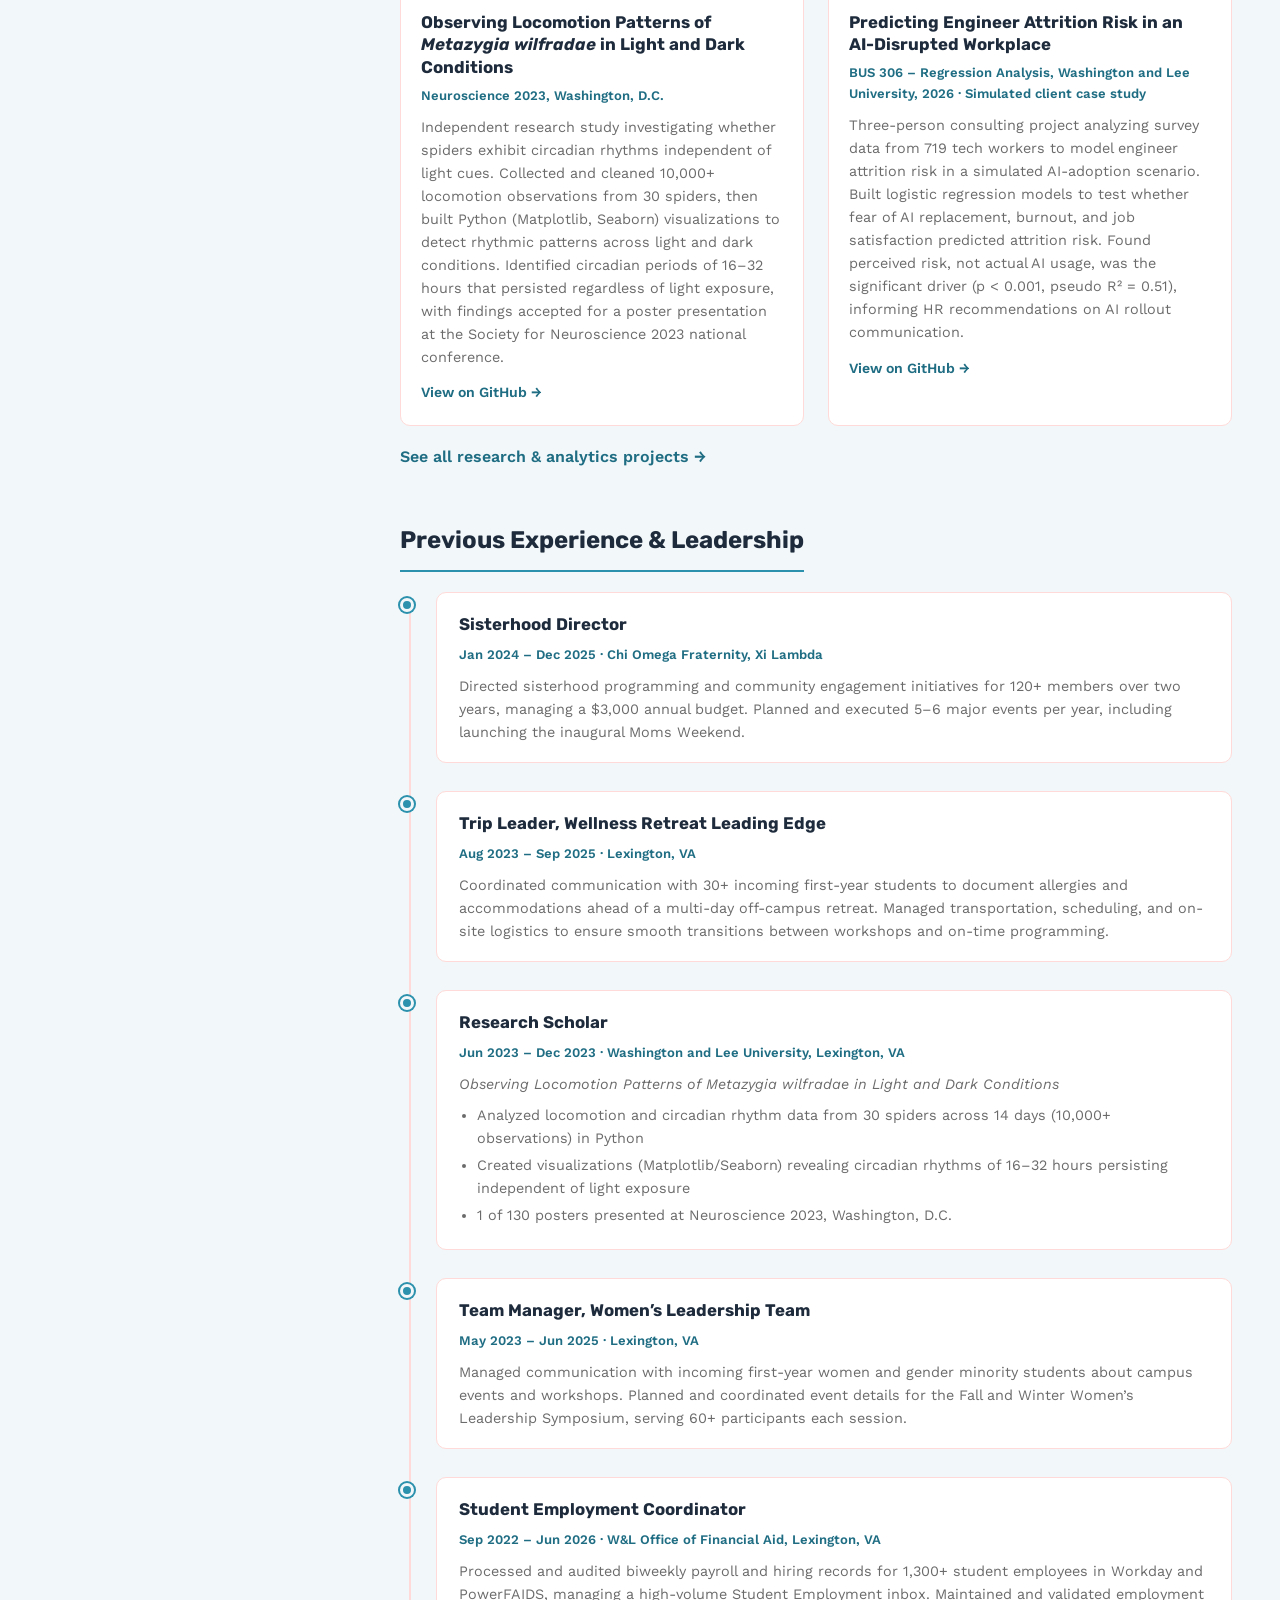
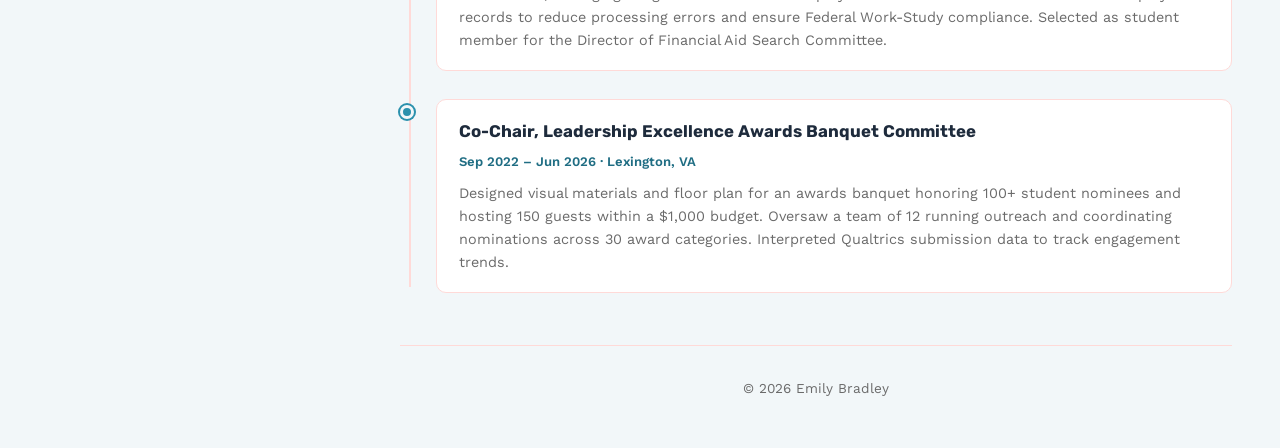
==== commit 3ecb08f6: "Add files via upload" ====
--- a/index.html
+++ b/index.html
@@ -8,7 +8,7 @@
 <link rel="preconnect" href="https://fonts.googleapis.com">
 <link rel="preconnect" href="https://fonts.gstatic.com" crossorigin>
 <link href="https://fonts.googleapis.com/css2?family=Work+Sans:wght@300;400;600;700&family=Rubik:wght@600;700&display=swap" rel="stylesheet">
-<link rel="stylesheet" href="style.css?v=3">
+<link rel="stylesheet" href="style.css?v=4">
 </head>
 <body>
 
@@ -53,9 +53,10 @@
 
       <section id="video" class="archive-section">
         <h2 class="archive-heading">Video Introduction</h2>
-        <div class="video-placeholder">
-          <p>Video introduction coming soon.</p>
-        </div>
+        <video class="intro-video" controls playsinline preload="metadata" poster="headshot.jpg">
+          <source src="portfolio-video.mp4" type="video/mp4">
+          Your browser does not support embedded video.
+        </video>
       </section>
     </div>
 
--- a/style.css
+++ b/style.css
@@ -103,6 +103,13 @@
   color: var(--muted);
   font-size: 0.95rem;
 }
+.intro-video {
+  width: 100%;
+  display: block;
+  border-radius: 10px;
+  border: 1px solid var(--border);
+  background: #000;
+}
 
 /* Resume */
 .resume-intro { color: var(--muted); font-size: 0.9rem; margin-bottom: 14px; }
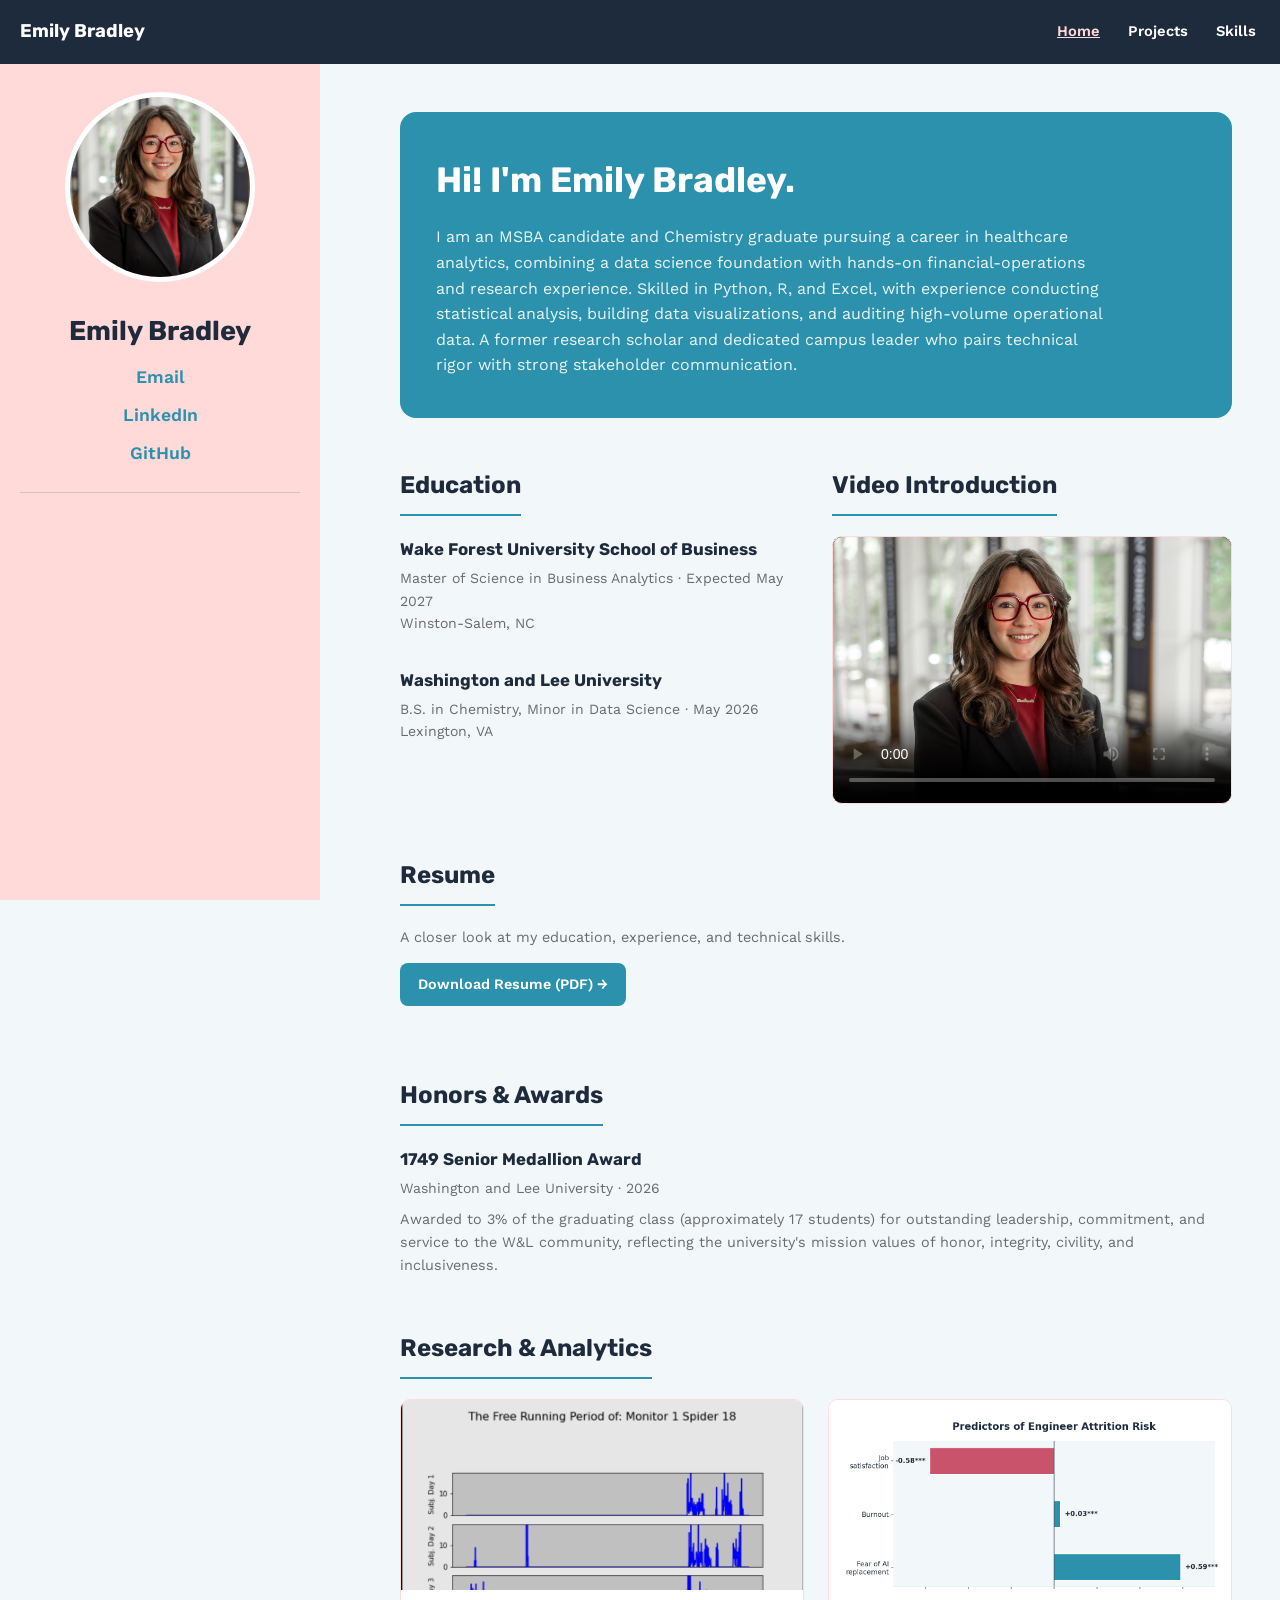
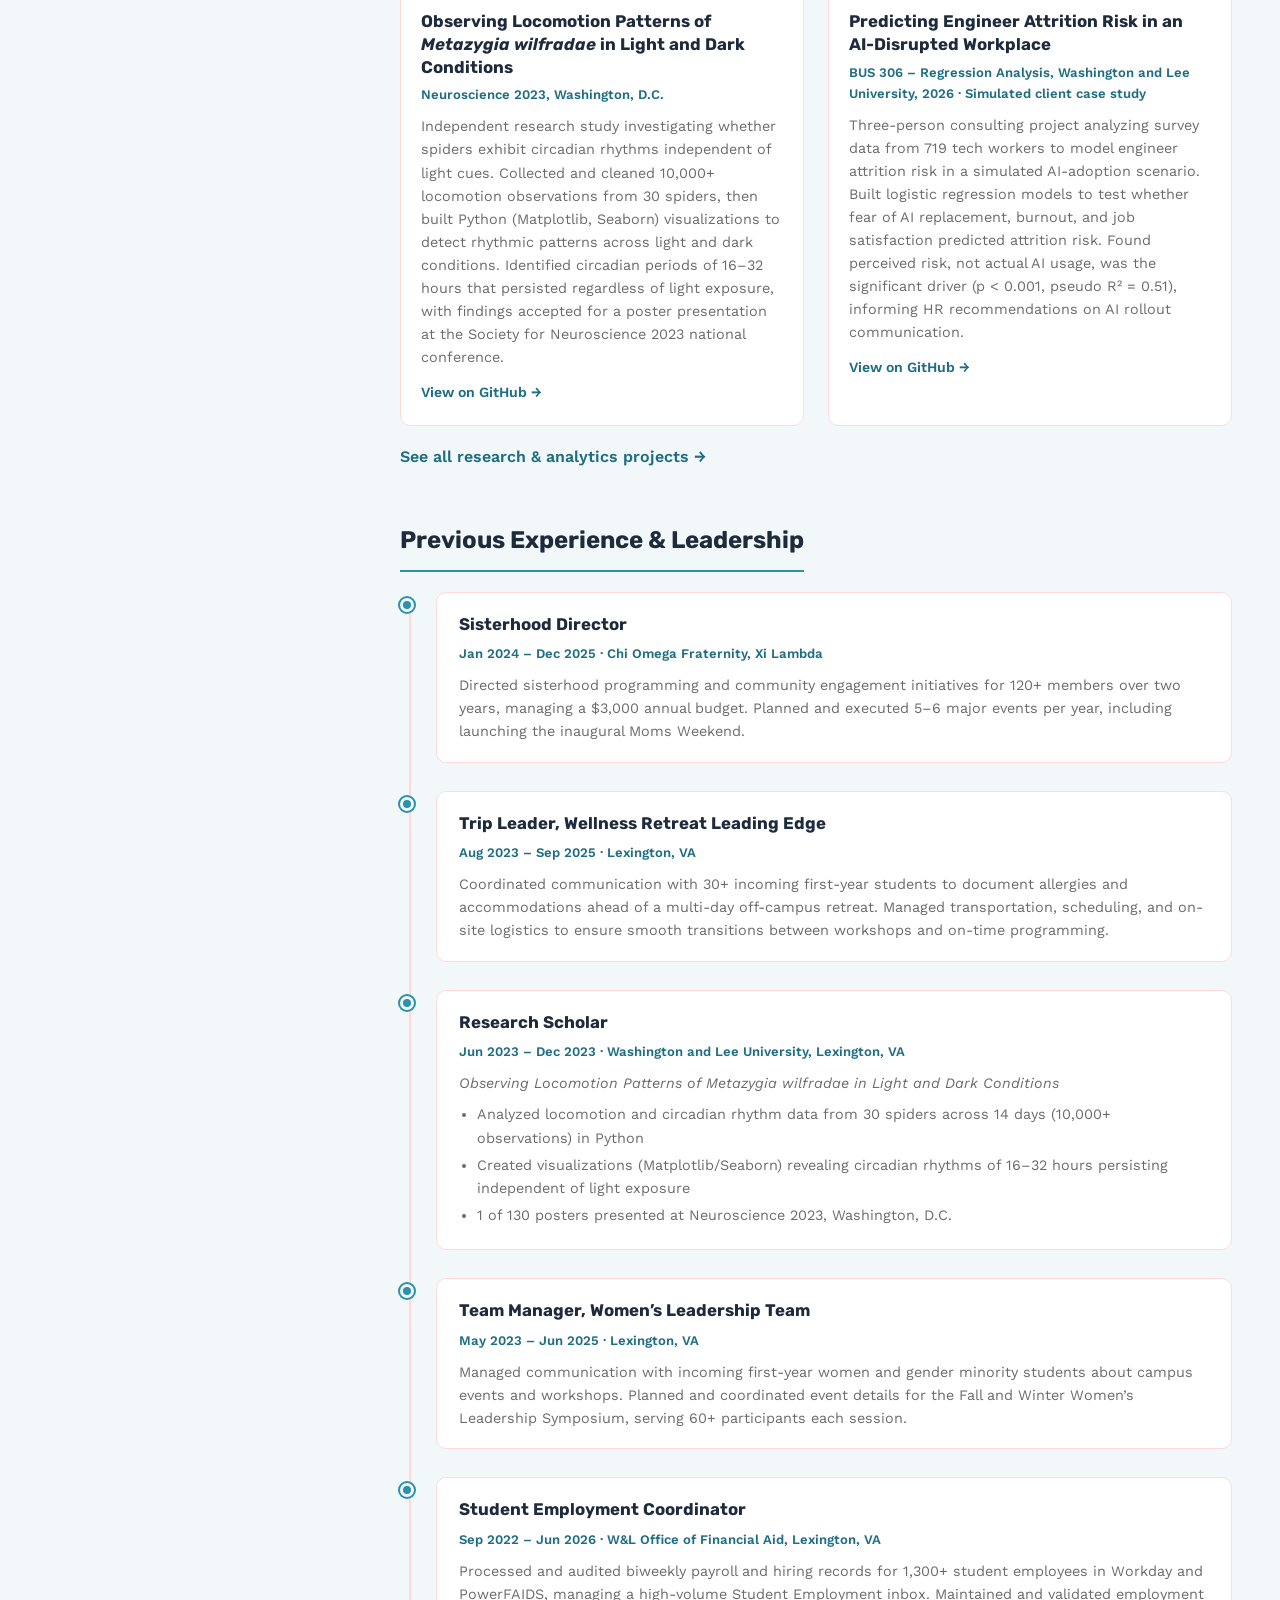
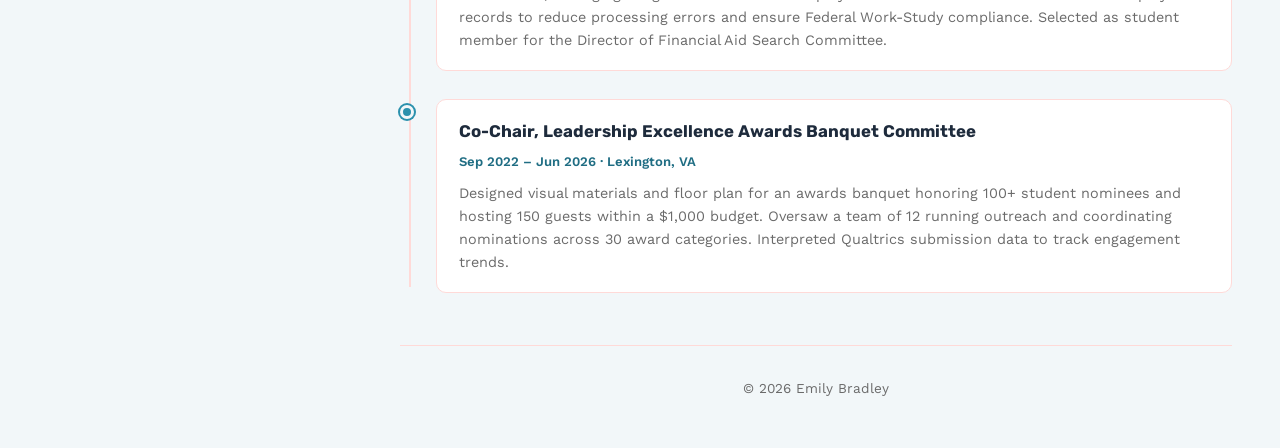
==== commit e1b76605: "Add files via upload" ====
--- a/index.html
+++ b/index.html
@@ -45,10 +45,20 @@
     </section>
 
     <div class="split-row">
-      <section id="resume" class="archive-section">
-        <h2 class="archive-heading">Resume</h2>
-        <p class="resume-intro">A closer look at my education, experience, and technical skills.</p>
-        <a class="resume-download" href="resume.pdf" target="_blank" rel="noopener">Download Resume (PDF) &rarr;</a>
+      <section id="education" class="archive-section">
+        <h2 class="archive-heading">Education</h2>
+        <div class="education">
+          <div class="edu-item">
+            <h3>Wake Forest University School of Business</h3>
+            <p class="edu-meta">Master of Science in Business Analytics &middot; Expected May 2027</p>
+            <p class="edu-meta">Winston-Salem, NC</p>
+          </div>
+          <div class="edu-item">
+            <h3>Washington and Lee University</h3>
+            <p class="edu-meta">B.S. in Chemistry, Minor in Data Science &middot; May 2026</p>
+            <p class="edu-meta">Lexington, VA</p>
+          </div>
+        </div>
       </section>
 
       <section id="video" class="archive-section">
@@ -60,20 +70,10 @@
       </section>
     </div>
 
-    <section id="education" class="archive-section">
-      <h2 class="archive-heading">Education</h2>
-      <div class="education">
-        <div class="edu-item">
-          <h3>Wake Forest University School of Business</h3>
-          <p class="edu-meta">Master of Science in Business Analytics &middot; Expected May 2027</p>
-          <p class="edu-meta">Winston-Salem, NC</p>
-        </div>
-        <div class="edu-item">
-          <h3>Washington and Lee University</h3>
-          <p class="edu-meta">B.S. in Chemistry, Minor in Data Science &middot; May 2026</p>
-          <p class="edu-meta">Lexington, VA</p>
-        </div>
-      </div>
+    <section id="resume" class="archive-section">
+      <h2 class="archive-heading">Resume</h2>
+      <p class="resume-intro">A closer look at my education, experience, and technical skills.</p>
+      <a class="resume-download" href="resume.pdf" target="_blank" rel="noopener">Download Resume (PDF) &rarr;</a>
     </section>
 
     <section id="honors" class="archive-section">
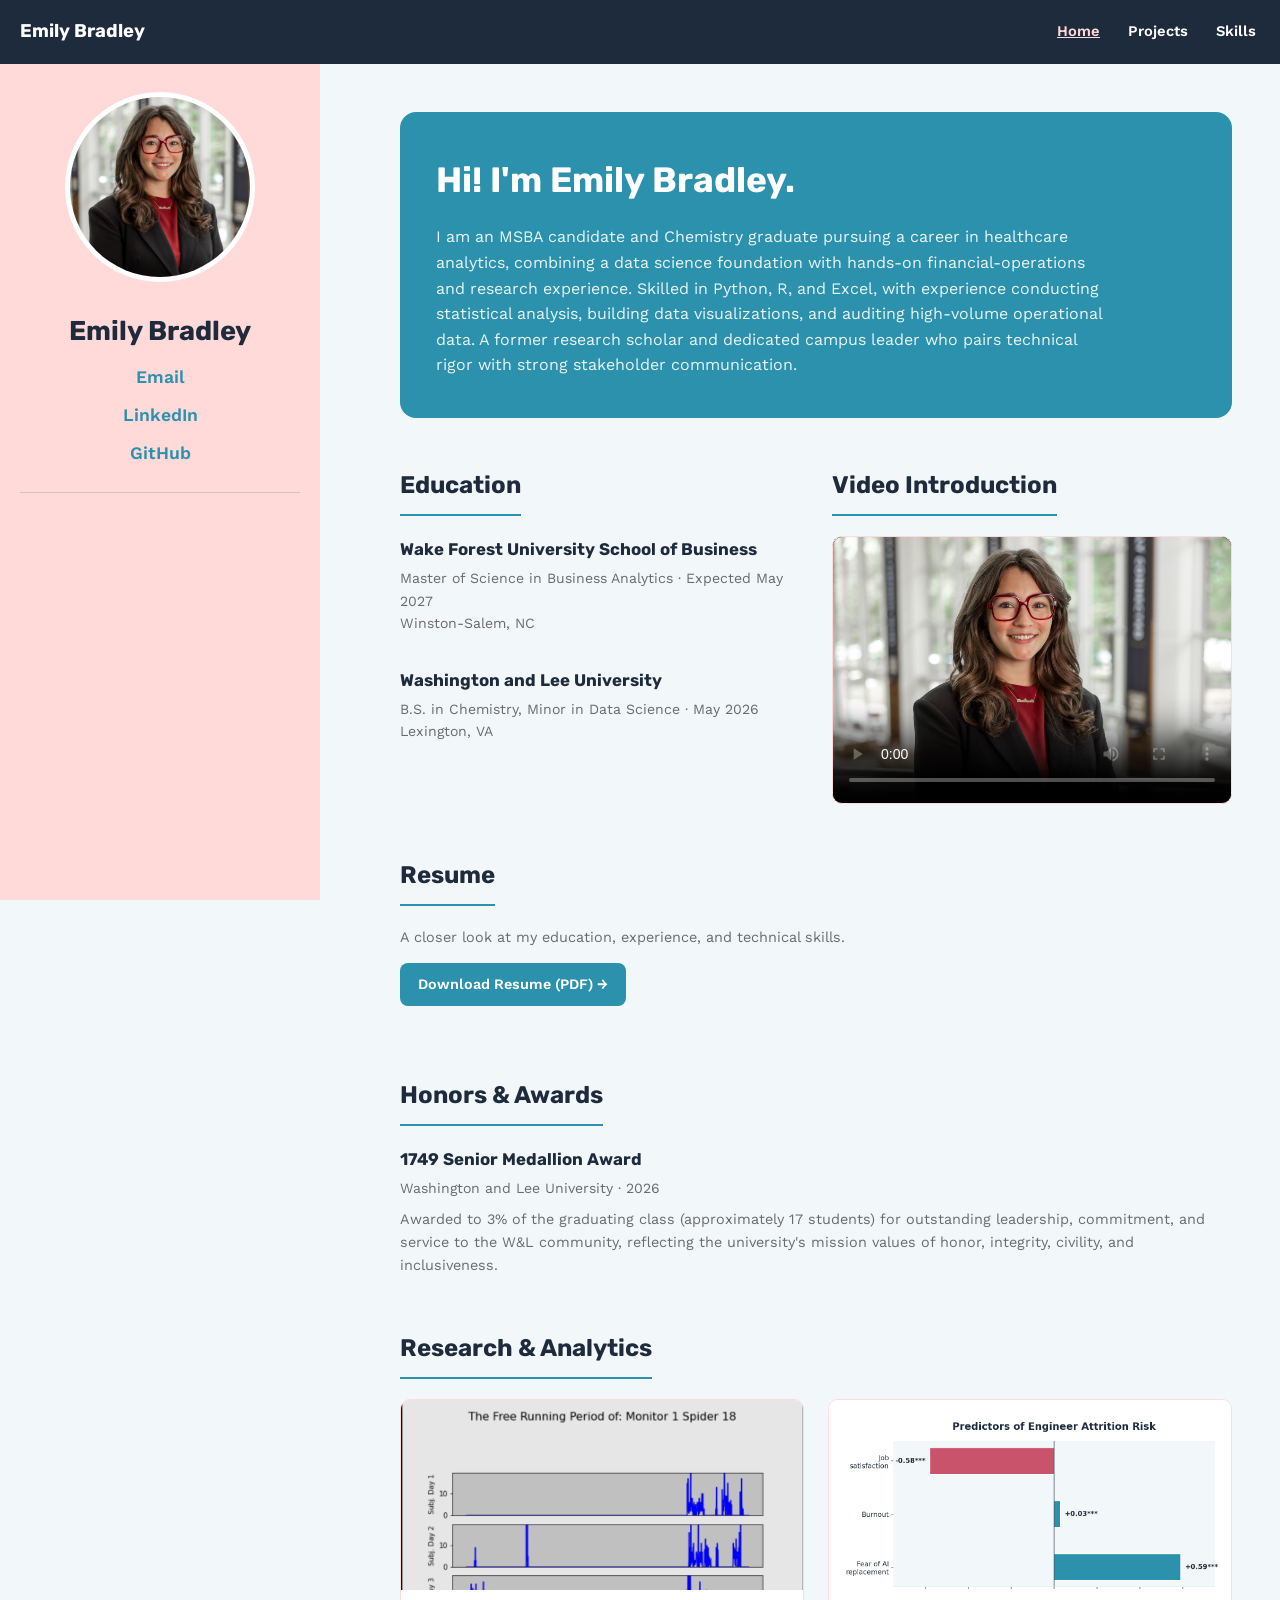
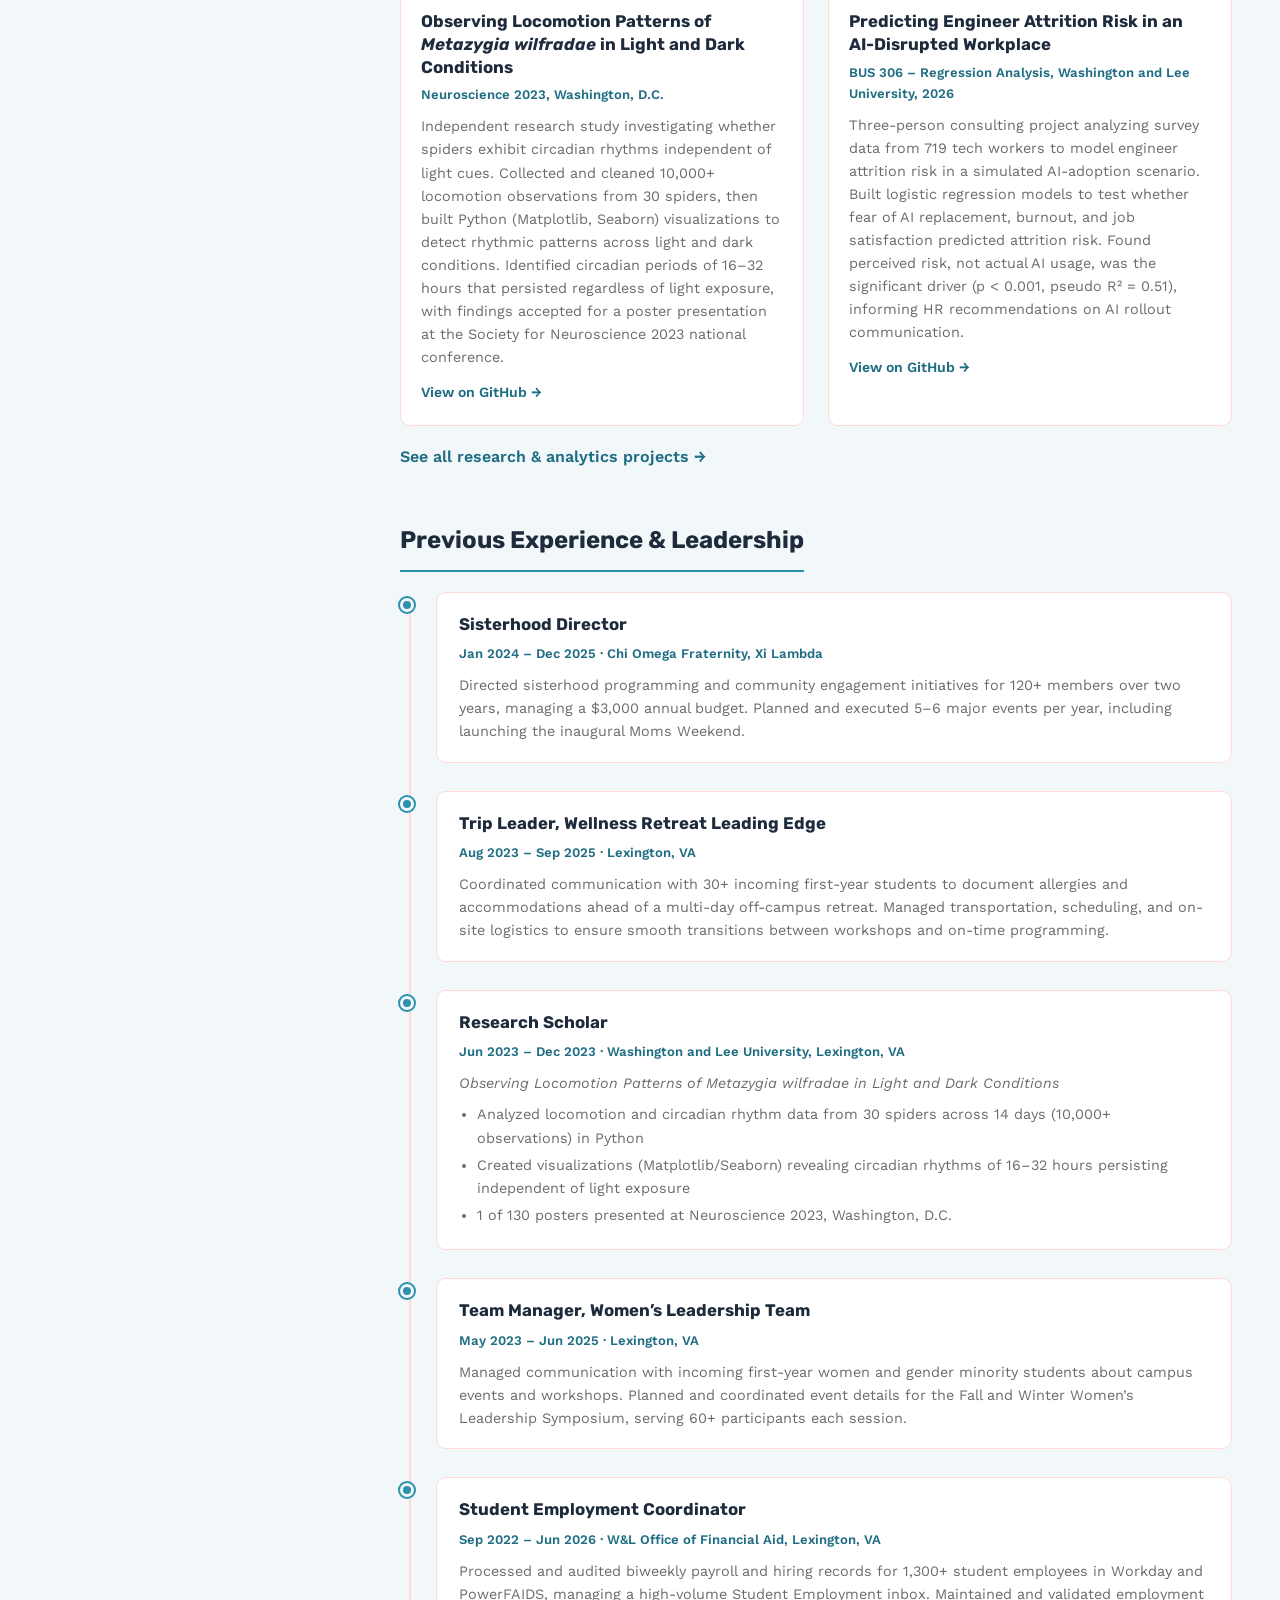
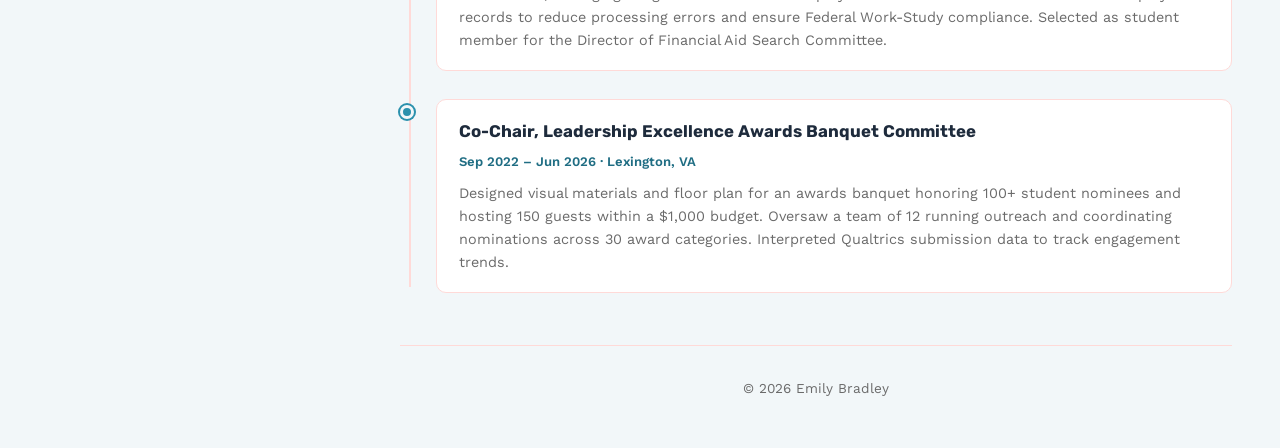
==== commit 5767aa1c: "Add files via upload" ====
--- a/index.html
+++ b/index.html
@@ -101,7 +101,7 @@
           <img src="ai_attrition_coefficients.png" alt="Bar chart of logistic regression marginal effects showing fear of AI replacement, burnout, and job satisfaction as significant predictors of attrition risk" class="card-image">
           <div class="card-body">
             <h3>Predicting Engineer Attrition Risk in an AI-Disrupted Workplace</h3>
-            <p class="card-date">BUS 306 &ndash; Regression Analysis, Washington and Lee University, 2026 &middot; Simulated client case study</p>
+            <p class="card-date">BUS 306 &ndash; Regression Analysis, Washington and Lee University, 2026</p>
             <p class="card-excerpt">Three-person consulting project analyzing survey data from 719 tech workers to model engineer attrition risk in a simulated AI-adoption scenario. Built logistic regression models to test whether fear of AI replacement, burnout, and job satisfaction predicted attrition risk. Found perceived risk, not actual AI usage, was the significant driver (p &lt; 0.001, pseudo R&sup2; = 0.51), informing HR recommendations on AI rollout communication.</p>
             <p class="card-link"><a href="https://github.com/embrad03/ai-attrition-risk-analysis" target="_blank" rel="noopener">View on GitHub &rarr;</a></p>
           </div>
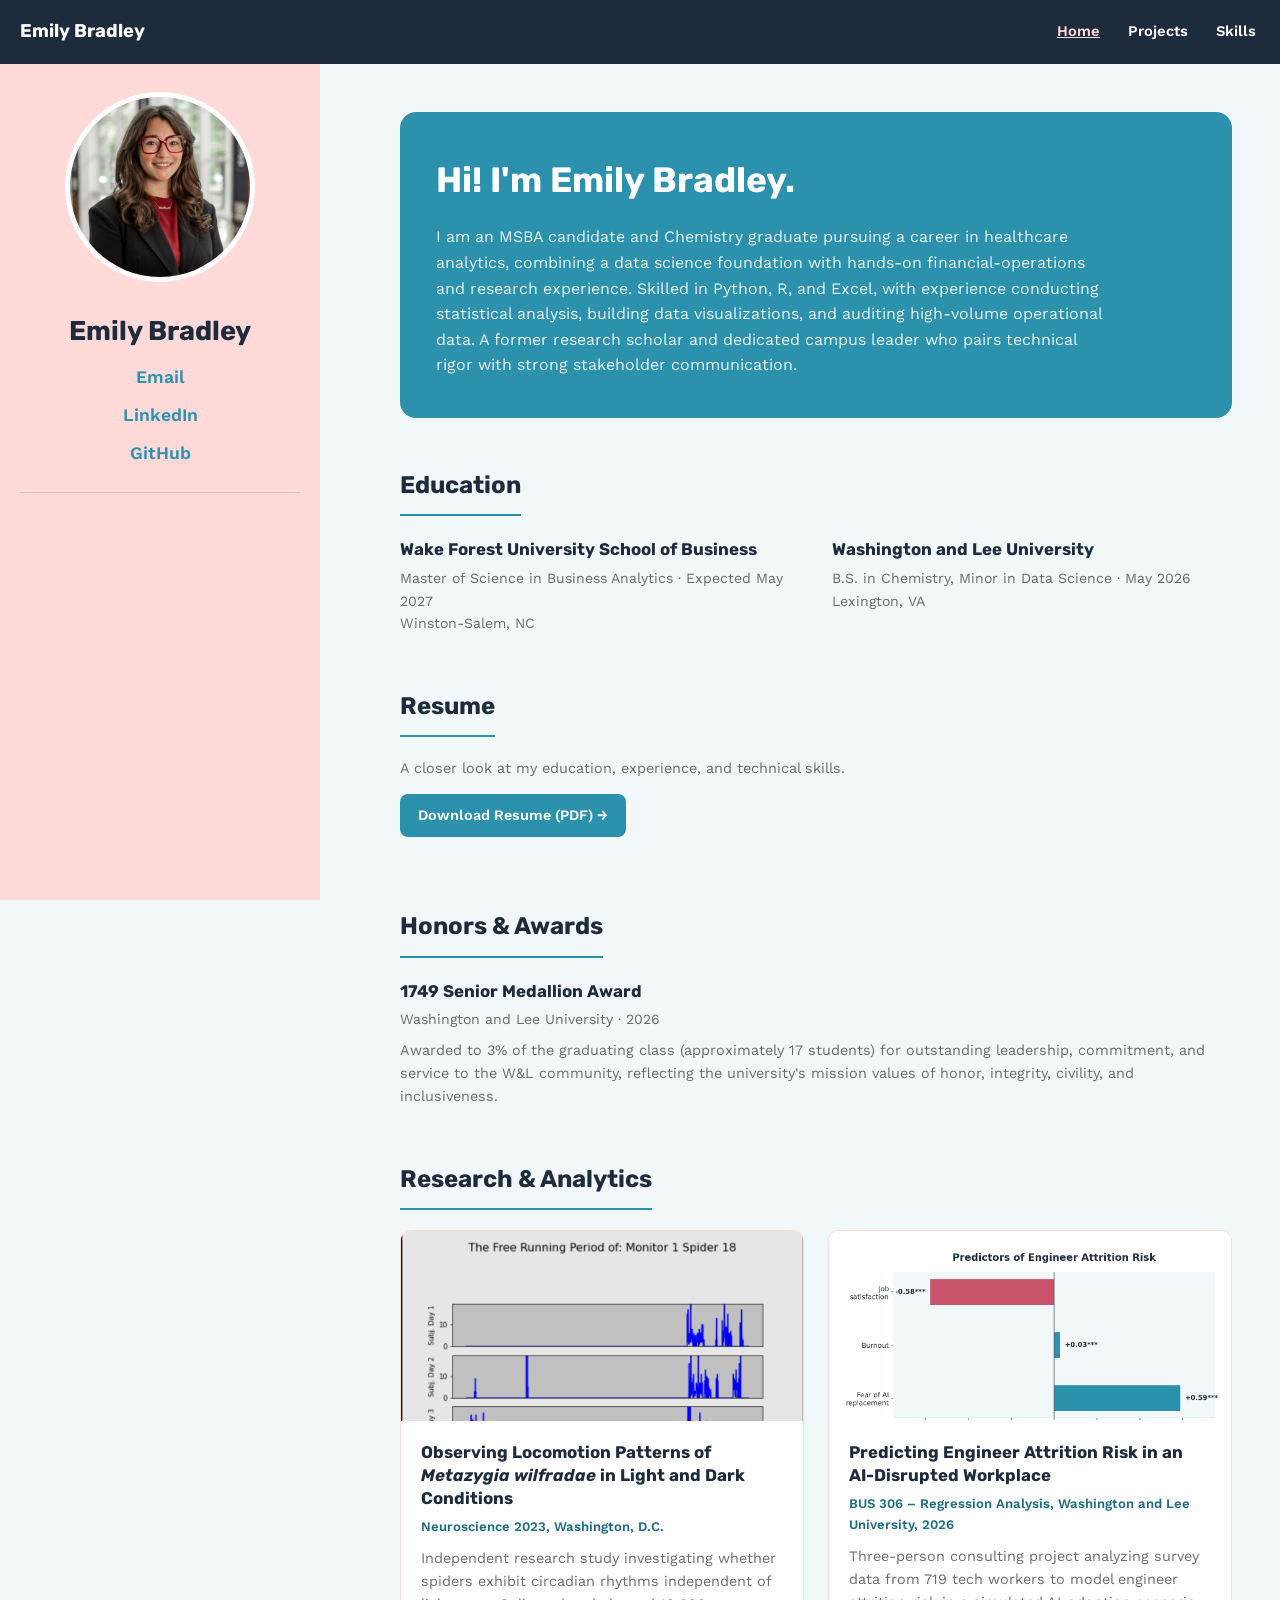
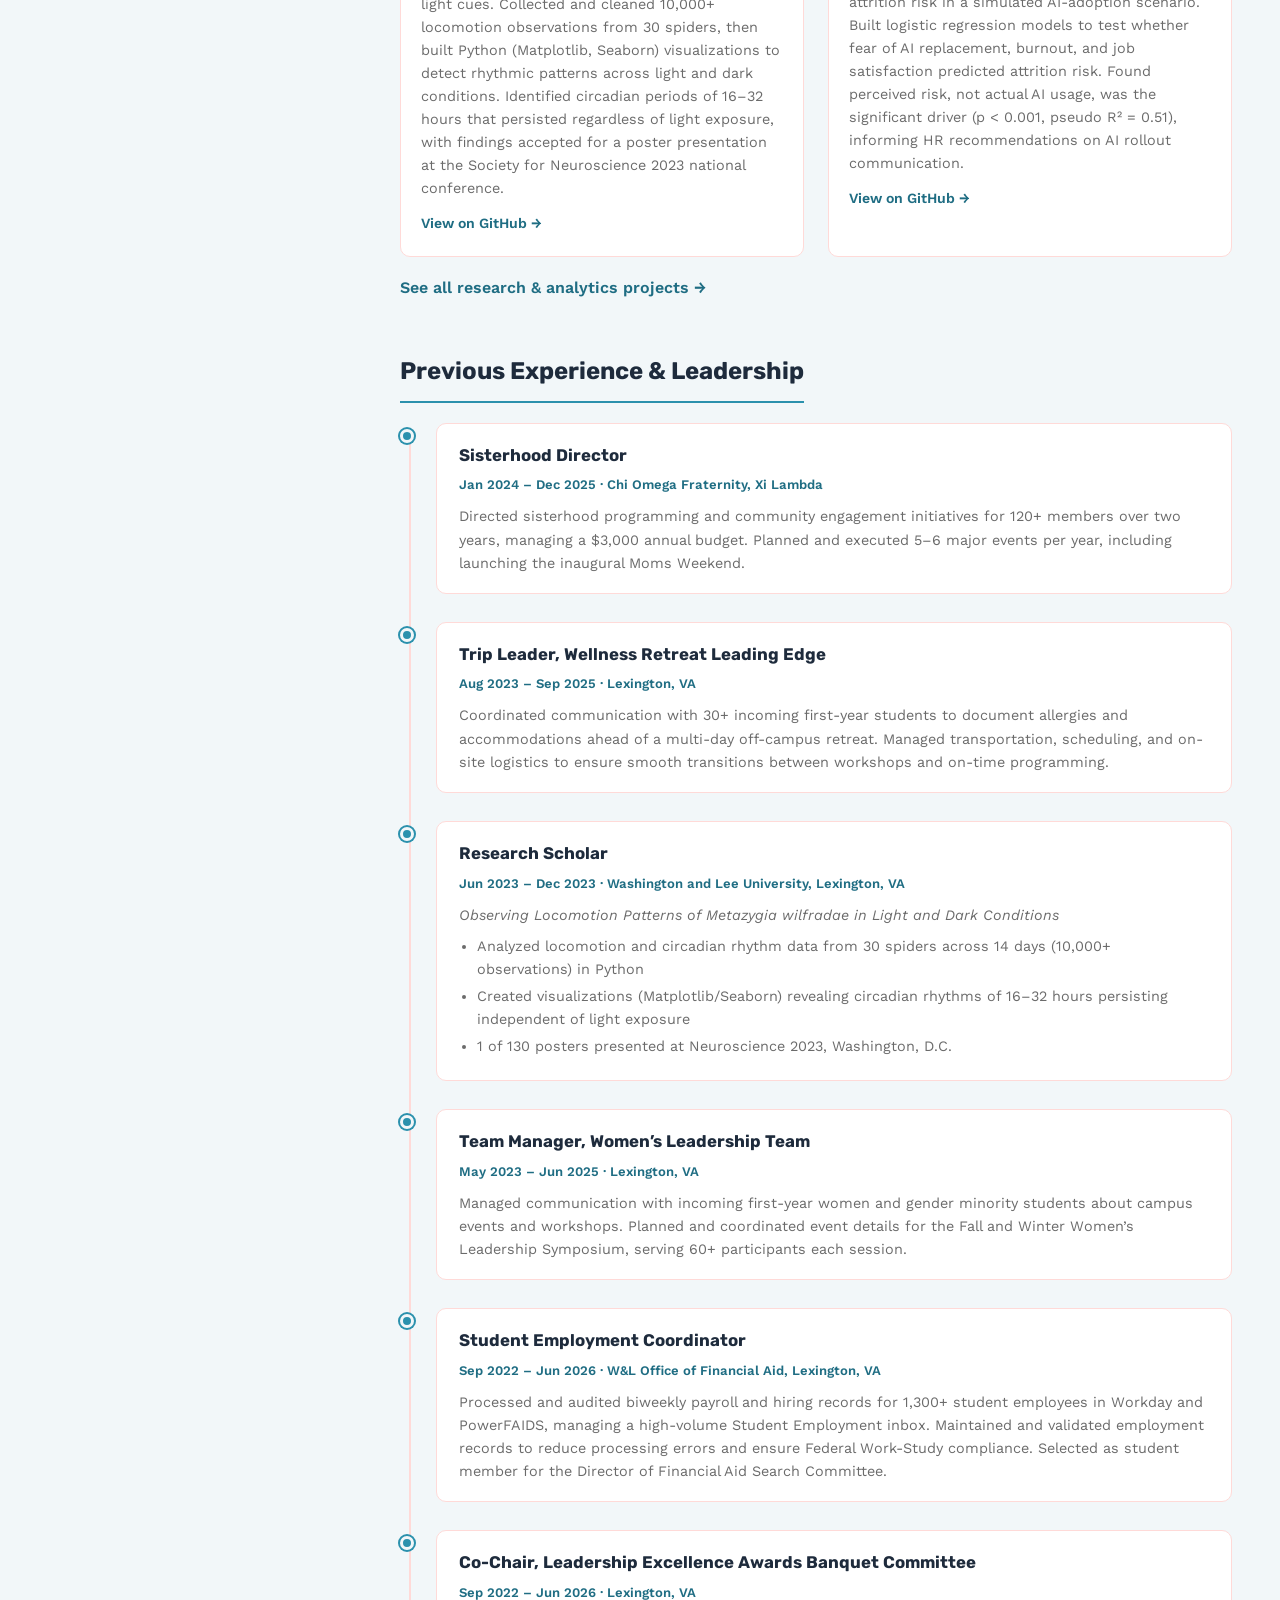
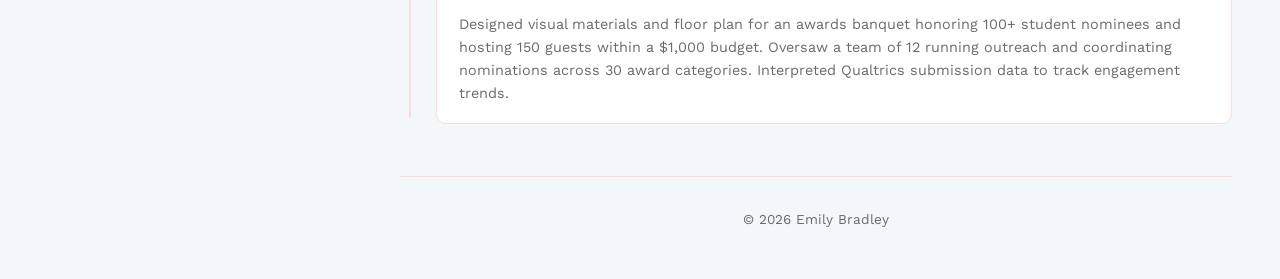
==== commit 958c3f20: "Add files via upload" ====
--- a/index.html
+++ b/index.html
@@ -61,13 +61,6 @@
         </div>
       </section>
 
-      <section id="video" class="archive-section">
-        <h2 class="archive-heading">Video Introduction</h2>
-        <video class="intro-video" controls playsinline preload="metadata" poster="headshot.jpg">
-          <source src="portfolio-video.mp4" type="video/mp4">
-          Your browser does not support embedded video.
-        </video>
-      </section>
     </div>
 
     <section id="resume" class="archive-section">
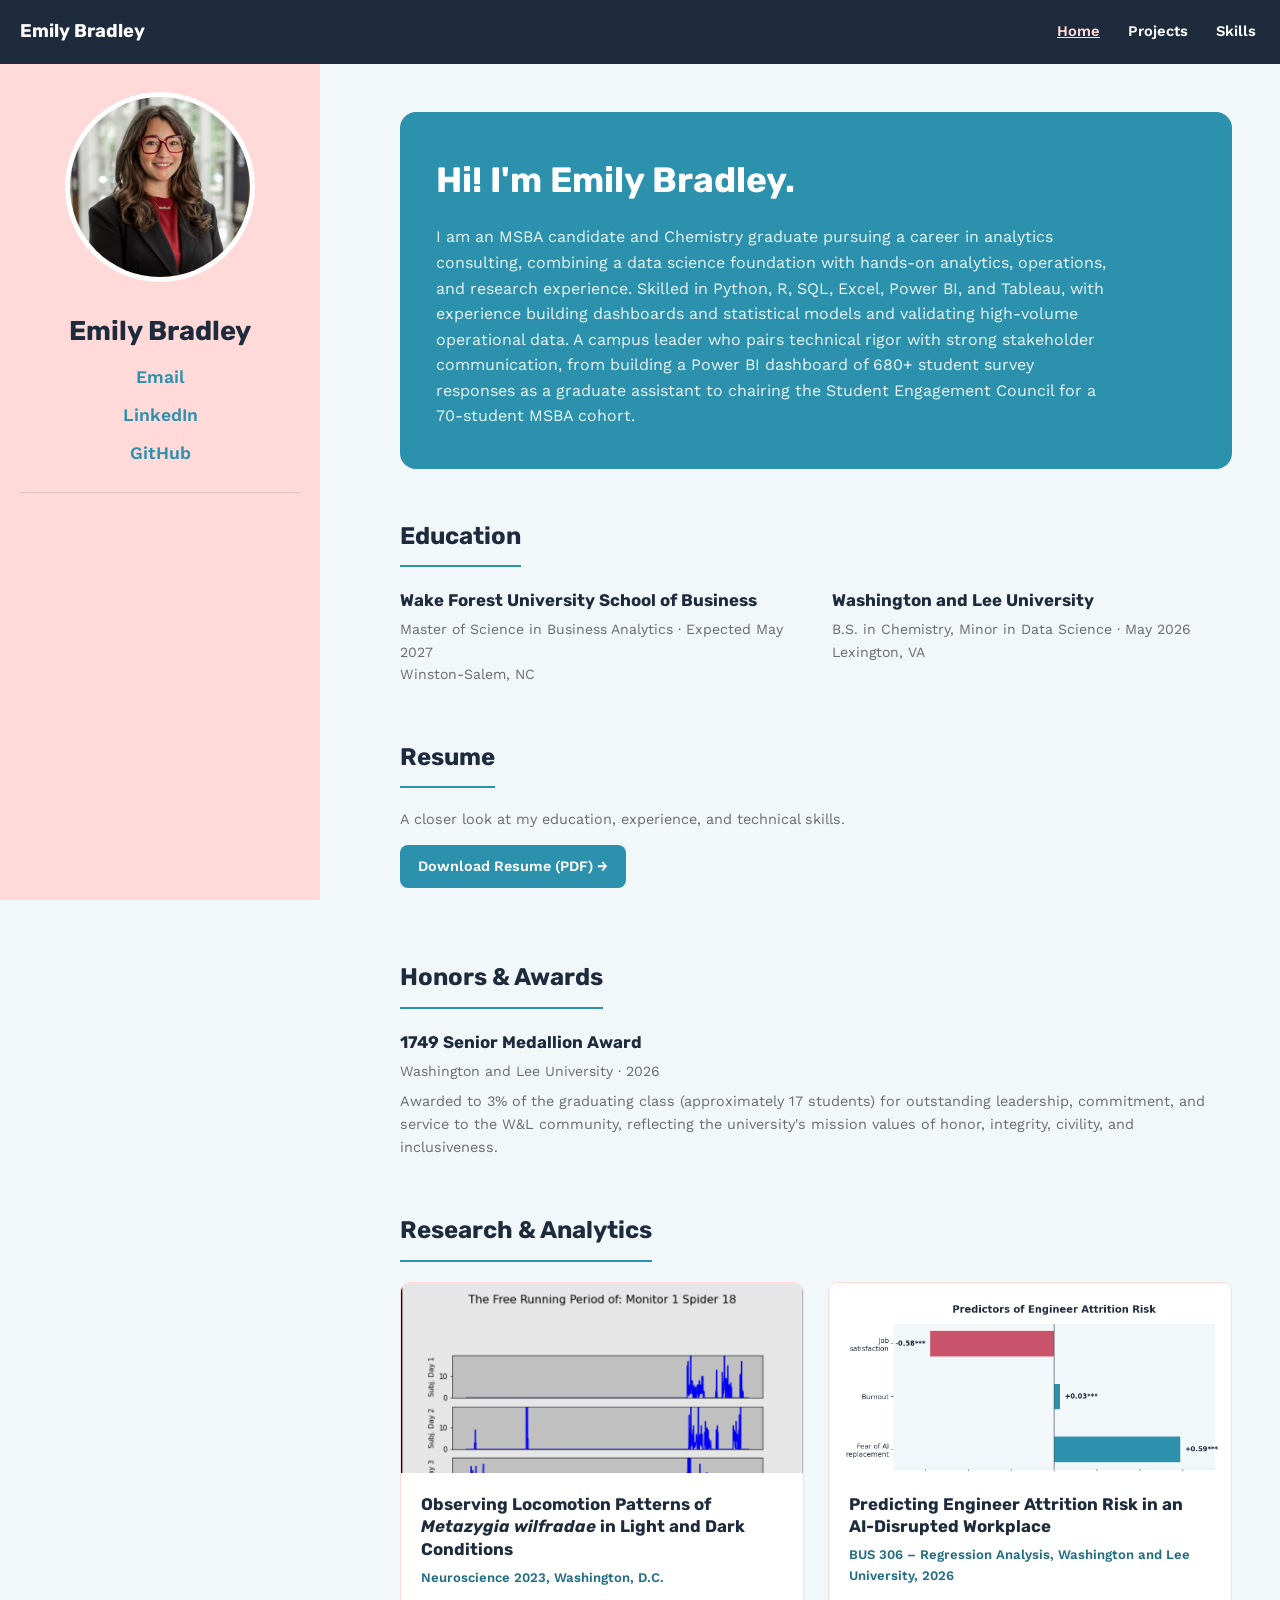
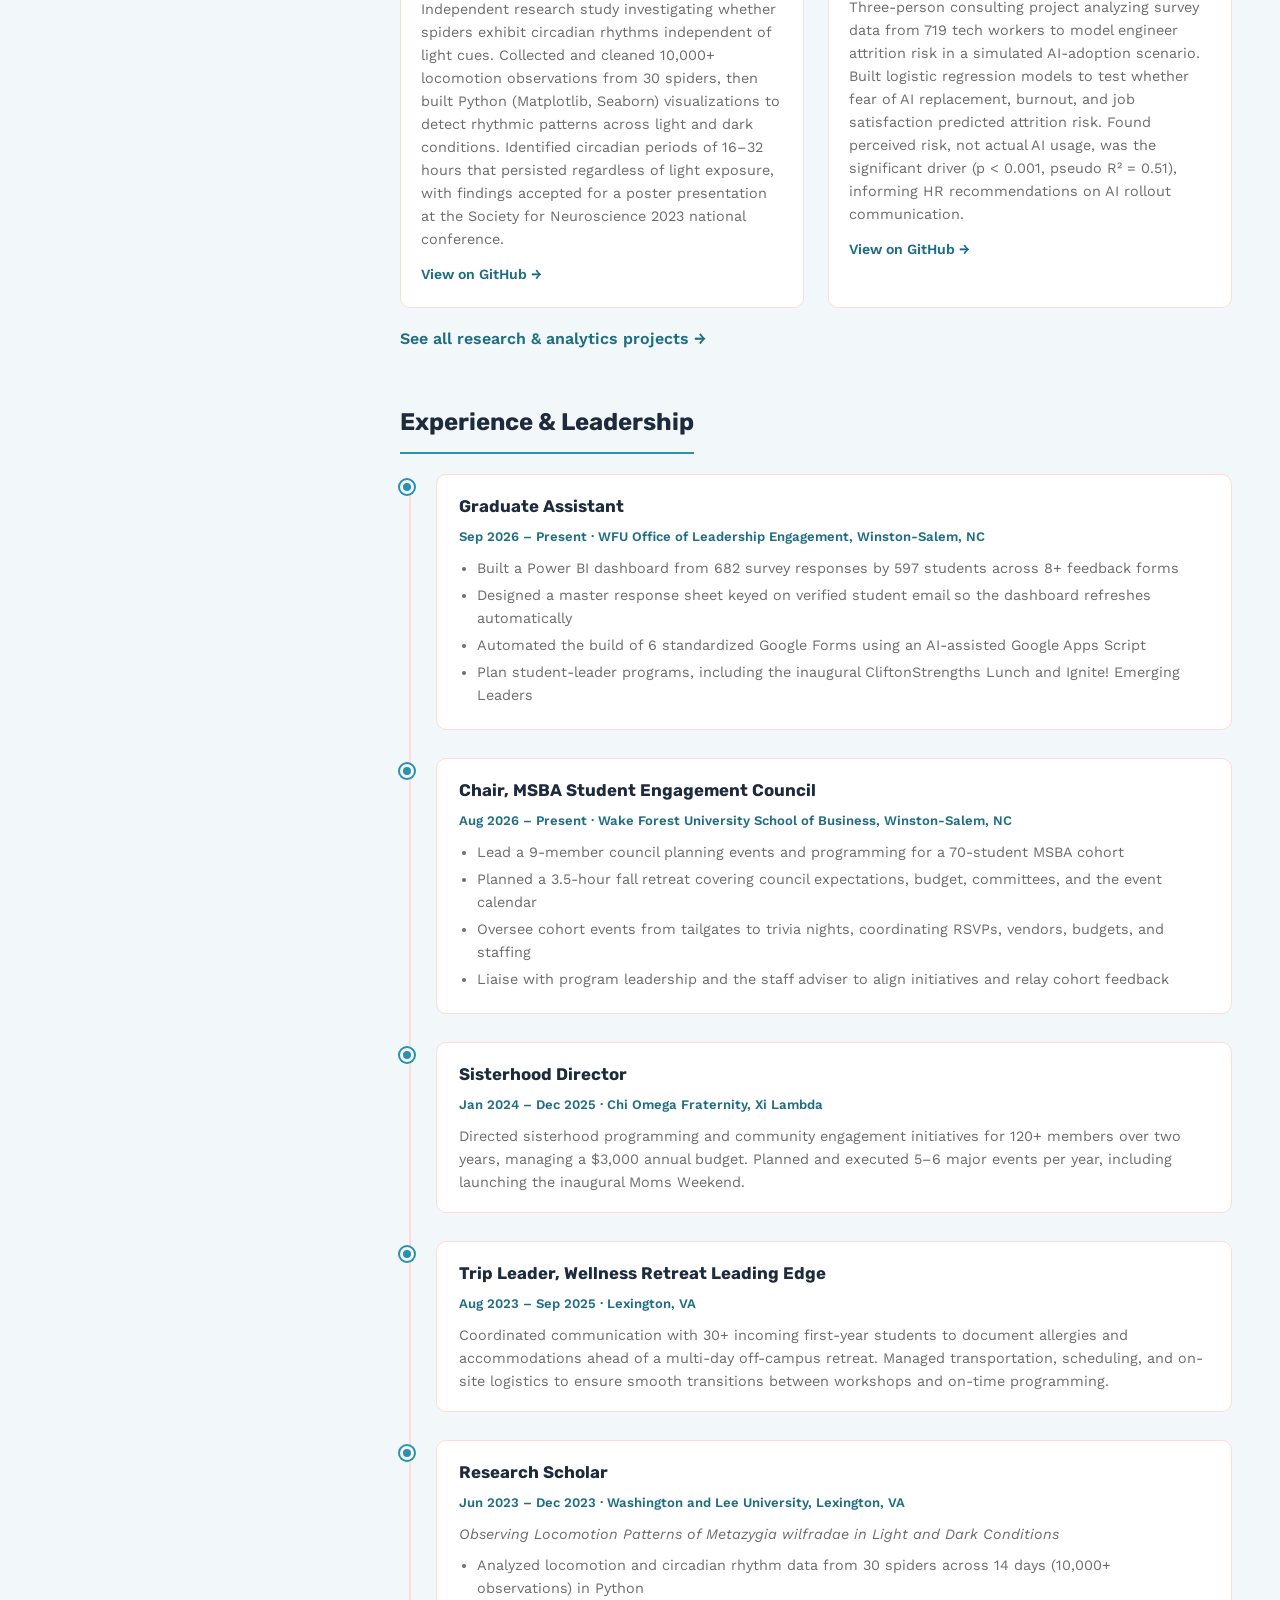
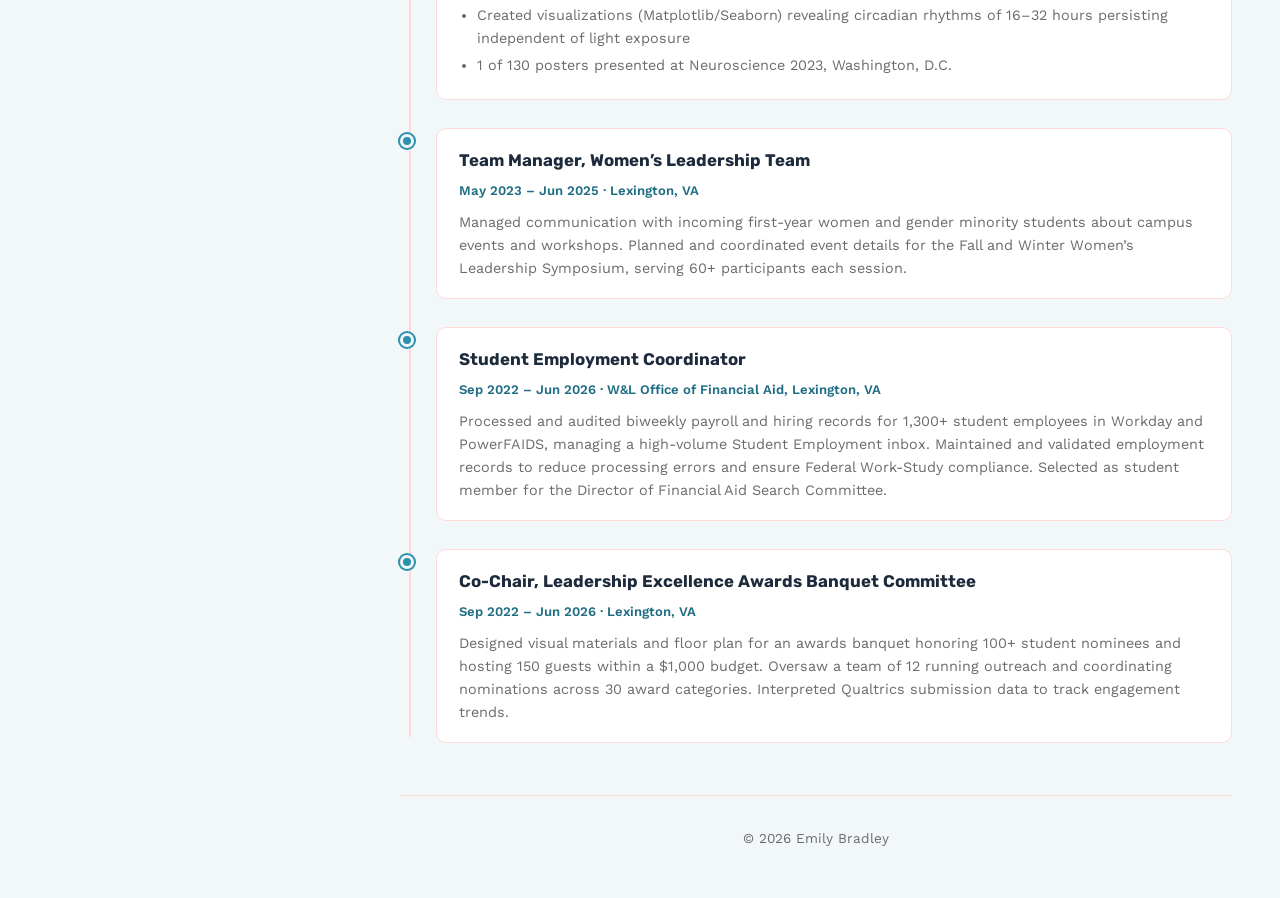
==== commit f65ef695: "Update portfolio from October resume: new roles, skills, summary, LinkedIn link Co-Authored-By: Clau" ====
--- a/index.html
+++ b/index.html
@@ -3,8 +3,8 @@
 <head>
 <meta charset="UTF-8">
 <meta name="viewport" content="width=device-width, initial-scale=1.0">
-<title>Emily Bradley | Healthcare Analyst</title>
-<meta name="description" content="I am an MSBA candidate pursuing a career in healthcare analytics, with experience in statistical analysis, data visualization, and financial operations.">
+<title>Emily Bradley | Business &amp; Data Analytics</title>
+<meta name="description" content="I am an MSBA candidate pursuing a career in analytics consulting, with experience in Python, SQL, Power BI, Tableau, statistical modeling, and dashboard development.">
 <link rel="preconnect" href="https://fonts.googleapis.com">
 <link rel="preconnect" href="https://fonts.gstatic.com" crossorigin>
 <link href="https://fonts.googleapis.com/css2?family=Work+Sans:wght@300;400;600;700&family=Rubik:wght@600;700&display=swap" rel="stylesheet">
@@ -31,7 +31,7 @@
       <h2 class="author-name">Emily Bradley</h2>
       <ul class="author-social">
         <li><a href="mailto:brade26@wfu.edu">Email</a></li>
-        <li><a href="https://linkedin.com/in/emilybradley03" target="_blank" rel="noopener">LinkedIn</a></li>
+        <li><a href="https://linkedin.com/in/emilyvbradley" target="_blank" rel="noopener">LinkedIn</a></li>
         <li><a href="https://github.com/embrad03" target="_blank" rel="noopener">GitHub</a></li>
       </ul>
     </div>
@@ -41,7 +41,7 @@
 
     <section class="intro">
       <h1>Hi! I'm Emily Bradley.</h1>
-      <p>I am an MSBA candidate and Chemistry graduate pursuing a career in healthcare analytics, combining a data science foundation with hands-on financial-operations and research experience. Skilled in Python, R, and Excel, with experience conducting statistical analysis, building data visualizations, and auditing high-volume operational data. A former research scholar and dedicated campus leader who pairs technical rigor with strong stakeholder communication.</p>
+      <p>I am an MSBA candidate and Chemistry graduate pursuing a career in analytics consulting, combining a data science foundation with hands-on analytics, operations, and research experience. Skilled in Python, R, SQL, Excel, Power BI, and Tableau, with experience building dashboards and statistical models and validating high-volume operational data. A campus leader who pairs technical rigor with strong stakeholder communication, from building a Power BI dashboard of 680+ student survey responses as a graduate assistant to chairing the Student Engagement Council for a 70-student MSBA cohort.</p>
     </section>
 
     <div class="split-row">
@@ -104,8 +104,34 @@
     </section>
 
     <section id="experience" class="archive-section">
-      <h2 class="archive-heading">Previous Experience &amp; Leadership</h2>
+      <h2 class="archive-heading">Experience &amp; Leadership</h2>
       <div class="timeline">
+        <div class="timeline-item">
+          <div class="timeline-marker"></div>
+          <div class="timeline-content">
+            <h3>Graduate Assistant</h3>
+            <p class="timeline-date">Sep 2026 &ndash; Present &middot; WFU Office of Leadership Engagement, Winston-Salem, NC</p>
+            <ul class="timeline-list">
+              <li>Built a Power BI dashboard from 682 survey responses by 597 students across 8+ feedback forms</li>
+              <li>Designed a master response sheet keyed on verified student email so the dashboard refreshes automatically</li>
+              <li>Automated the build of 6 standardized Google Forms using an AI-assisted Google Apps Script</li>
+              <li>Plan student-leader programs, including the inaugural CliftonStrengths Lunch and Ignite! Emerging Leaders</li>
+            </ul>
+          </div>
+        </div>
+        <div class="timeline-item">
+          <div class="timeline-marker"></div>
+          <div class="timeline-content">
+            <h3>Chair, MSBA Student Engagement Council</h3>
+            <p class="timeline-date">Aug 2026 &ndash; Present &middot; Wake Forest University School of Business, Winston-Salem, NC</p>
+            <ul class="timeline-list">
+              <li>Lead a 9-member council planning events and programming for a 70-student MSBA cohort</li>
+              <li>Planned a 3.5-hour fall retreat covering council expectations, budget, committees, and the event calendar</li>
+              <li>Oversee cohort events from tailgates to trivia nights, coordinating RSVPs, vendors, budgets, and staffing</li>
+              <li>Liaise with program leadership and the staff adviser to align initiatives and relay cohort feedback</li>
+            </ul>
+          </div>
+        </div>
         <div class="timeline-item">
           <div class="timeline-marker"></div>
           <div class="timeline-content">
